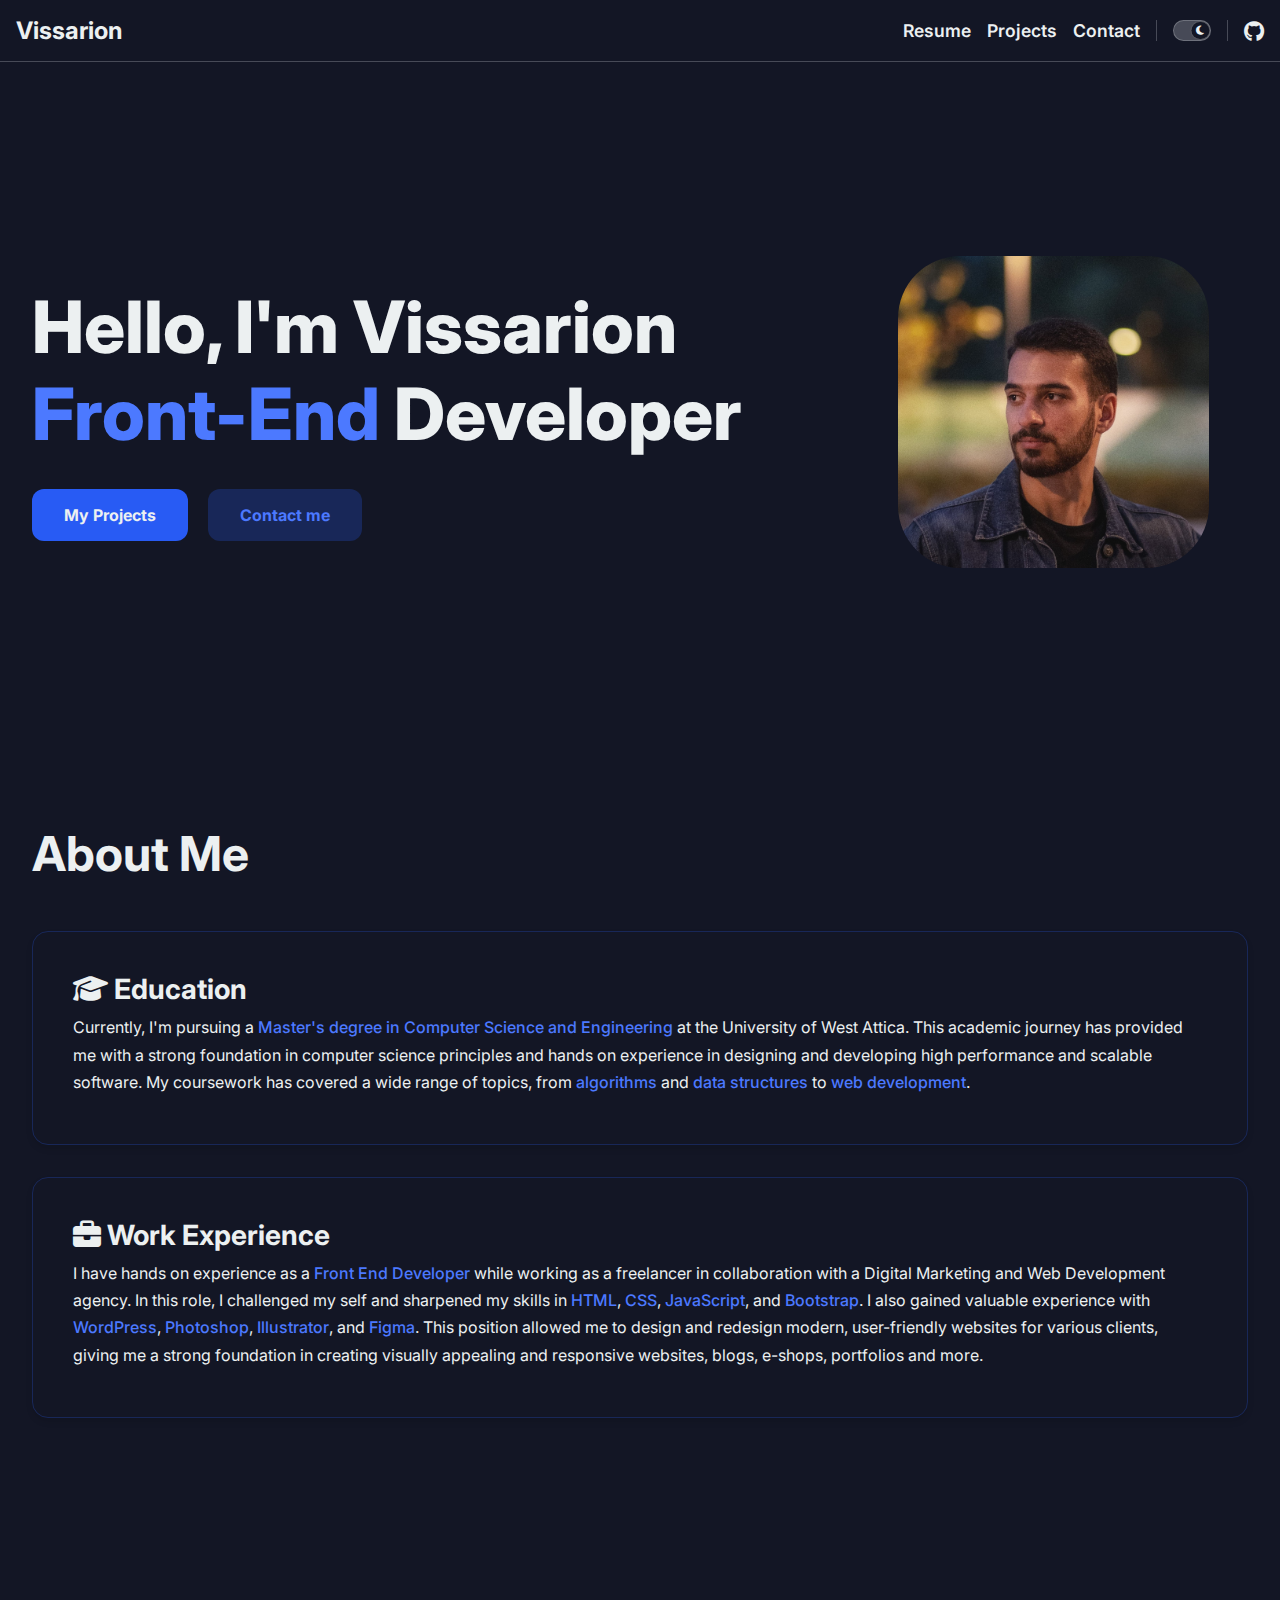
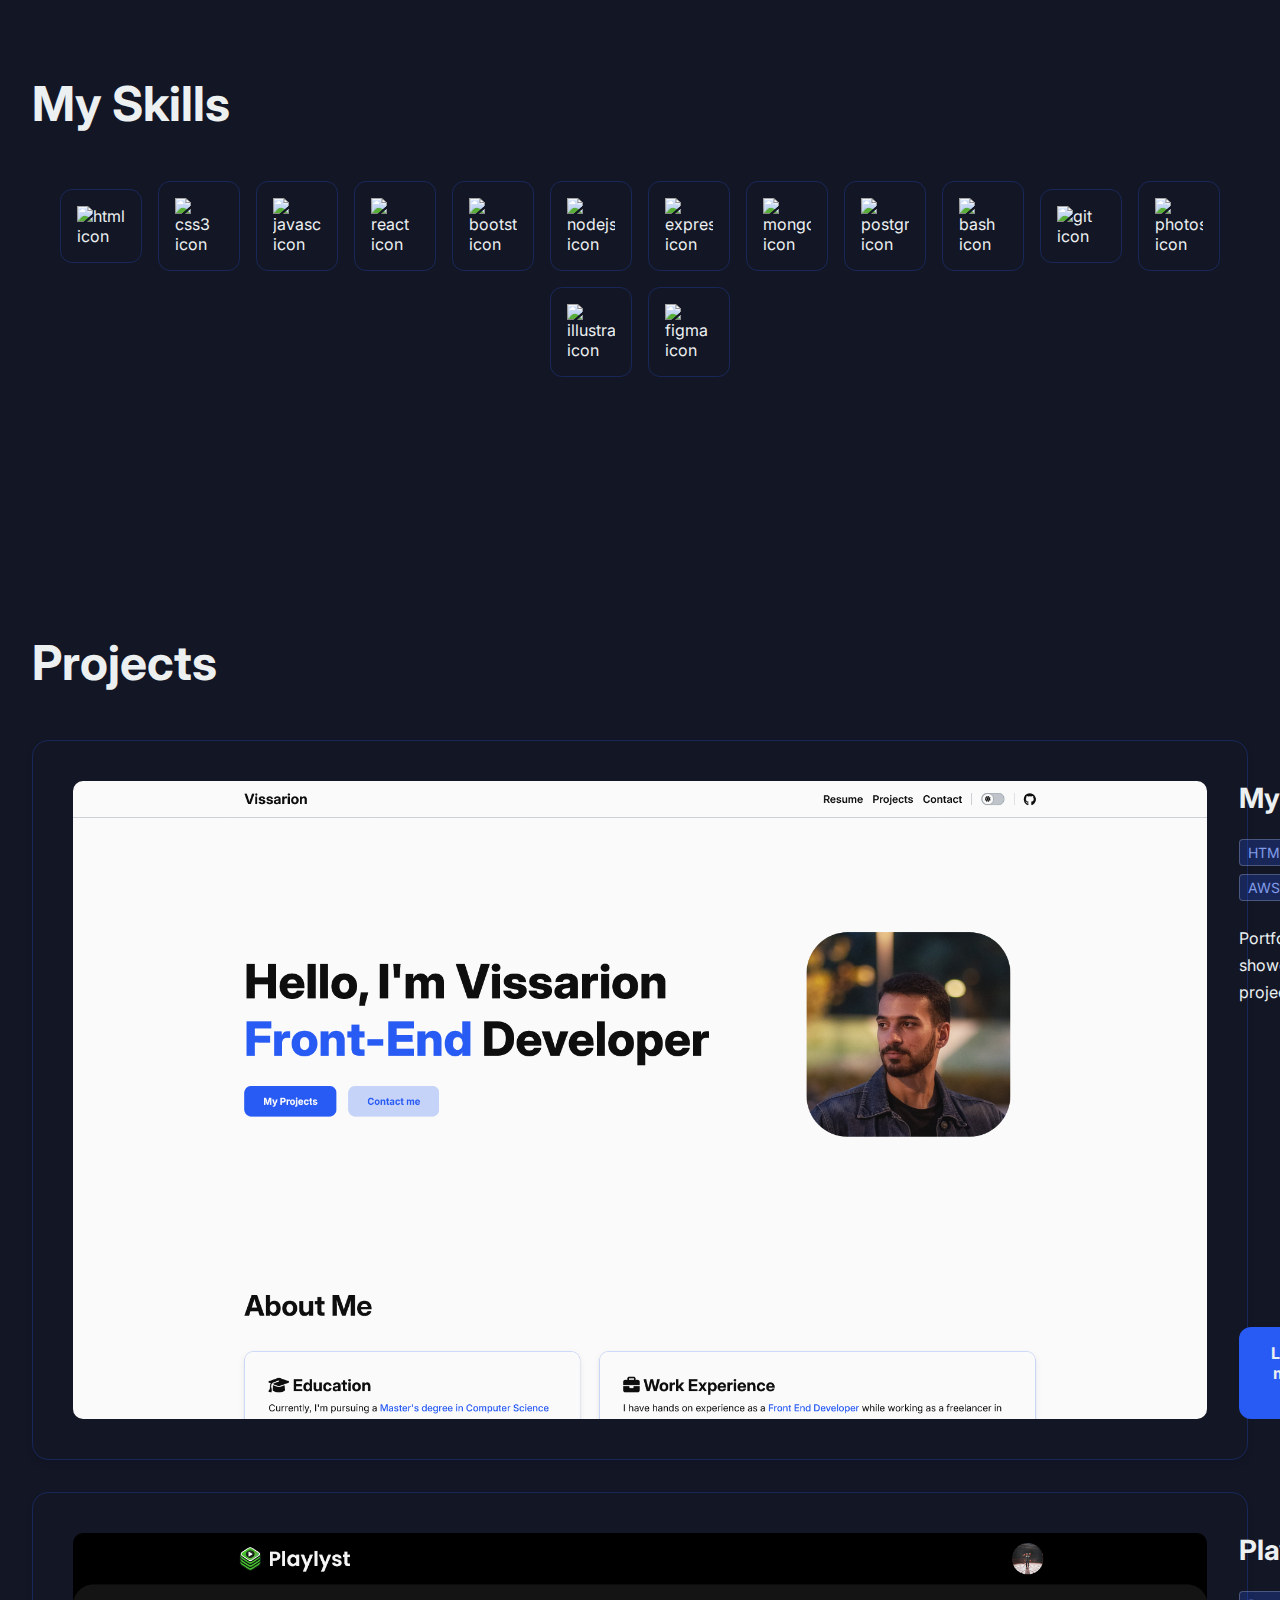
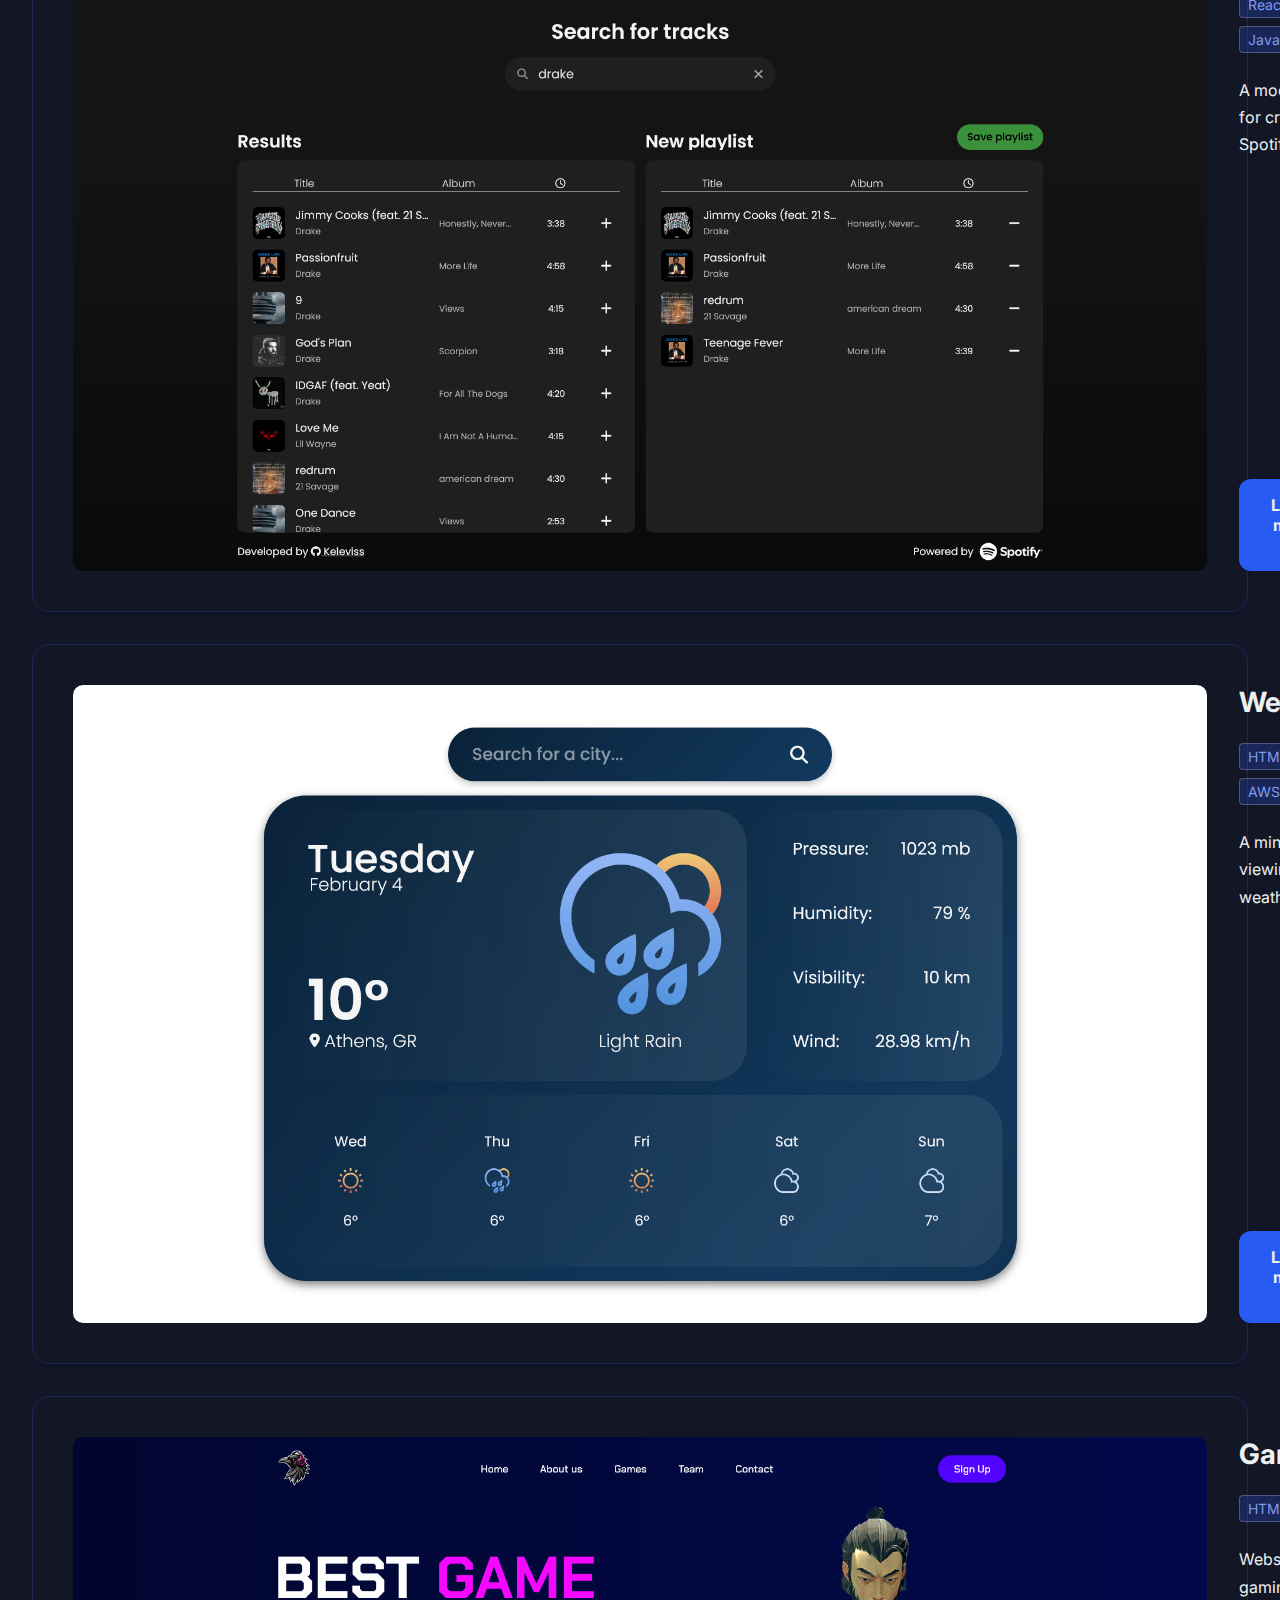
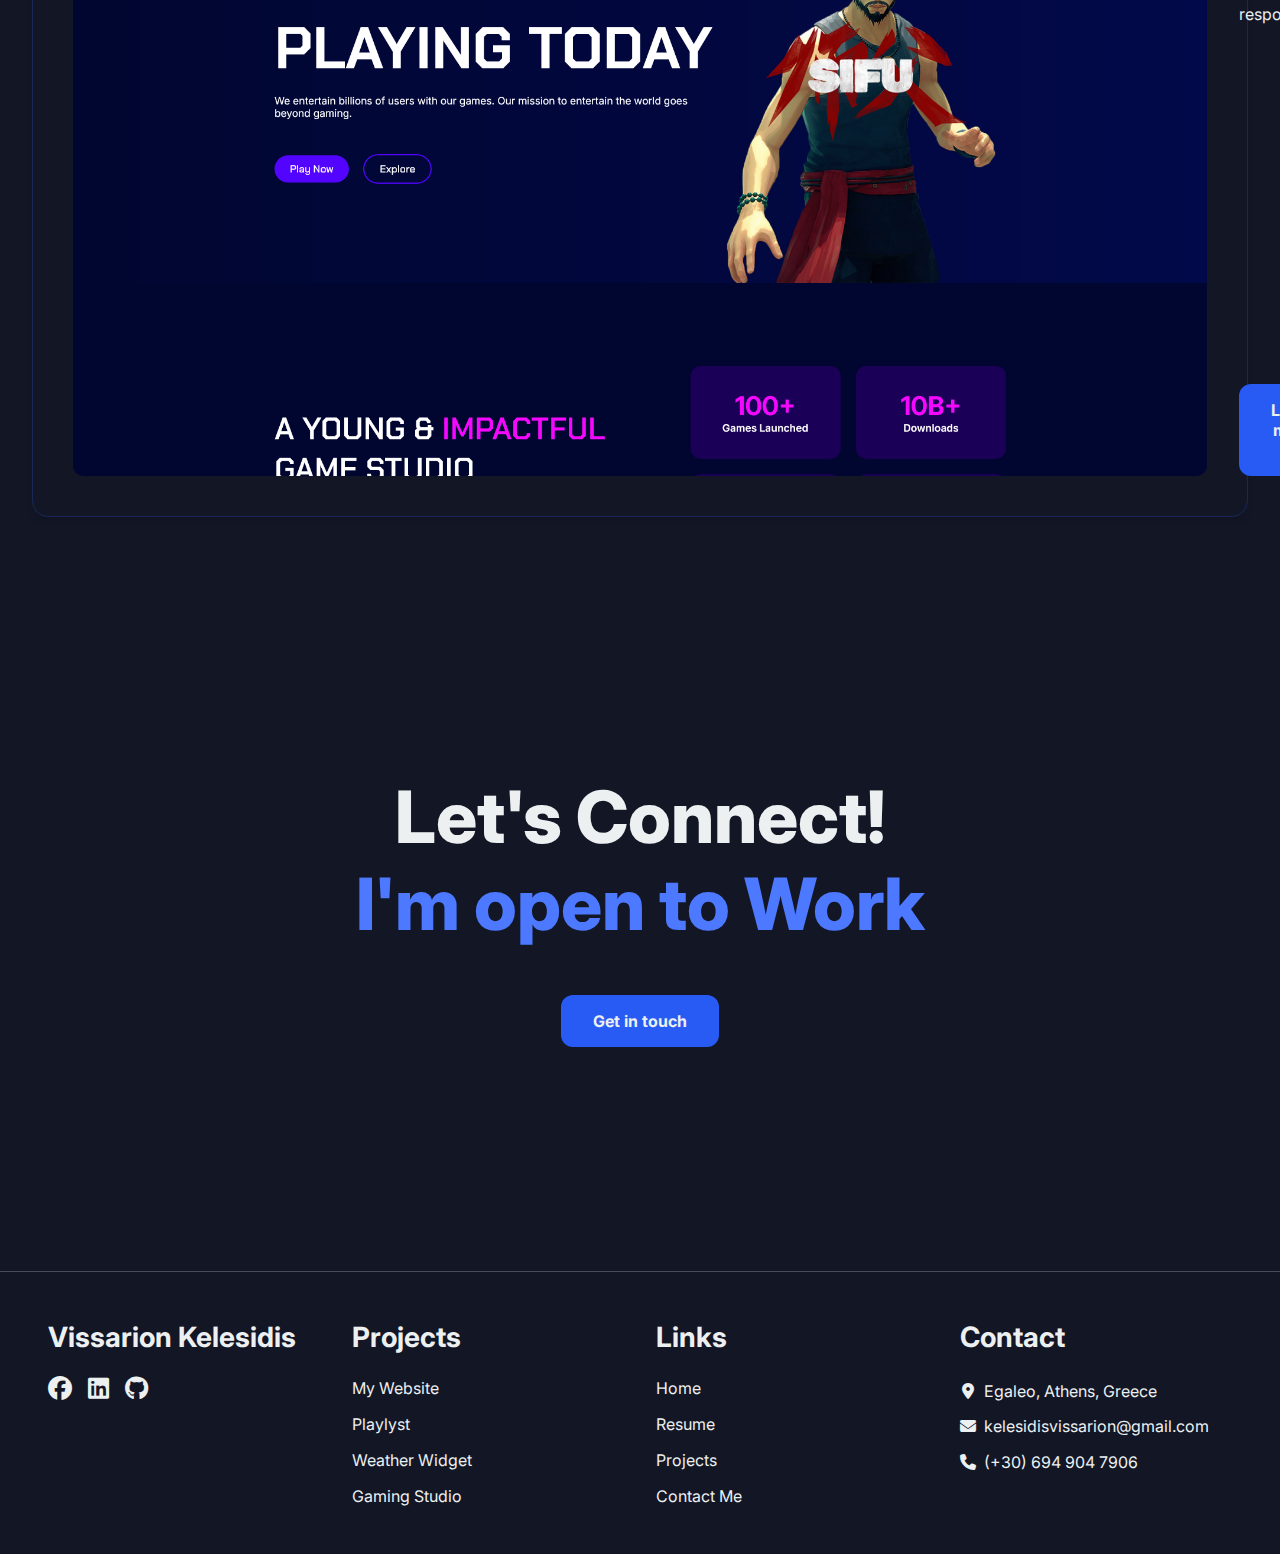
==== index.html @ 96fc9313 "Remove commented-out project cards from the project gallery for cleaner code" ====
<!DOCTYPE html>
<html lang="en">

<head>
  <meta charset="UTF-8">
  <meta name="viewport" content="width=device-width, initial-scale=1.0">
  <title>Vissarion Kelesidis</title>

  <meta property="og:title" content="Vissarion Kelesidis">
  <meta property="og:description" content="Full Stack Web Developer">
  <meta property="og:image" content="./assets/reebok.jpg">
  <meta property="og:url" content="https://www.vissarion-kelesidis.me/">
  <meta property="og:type" content="website">


  <!-- Scripts -->
  <script src="./js/themeLoader.js"></script>
  <script src="./js/script.js" defer></script>
  <script src="./js/projects.js" defer></script>

  <!-- Styles -->
  <link rel="stylesheet" href="../css/all.min.css">
  <link rel="stylesheet" href="../css/styles.css">

  <!-- Dev Icons -->
  <link rel="preload" href="https://cdn.jsdelivr.net/gh/devicons/devicon@latest/devicon.min.css" as="style"
    onload="this.onload=null;this.rel='stylesheet'">
  <noscript>
    <link rel="stylesheet" href="https://cdn.jsdelivr.net/gh/devicons/devicon@latest/devicon.min.css">
  </noscript>

</head>

<body>

  <!-- Header -->
  <header class="container-full">

    <nav class="container-full">
      <div class="container-fixed">

        <div id="logo">
          <a href="">Vissarion</a>
        </div>

        <div id="nav-links">

          <ul class="desktop-links">
            <li><a href="./html/resume.html">Resume</a></li>
            <li><a href="./html/projects.html">Projects</a></li>
            <li><a href="./html/contact.html">Contact</a></li>
          </ul>

          <div class="links-separation"></div>

          <!-- Light/Dark Mode Switch -->
          <div id="navbar-appearance">
            <div class="theme-switch">
              <div class="checkball flex-center">
                <i class="fa-solid fa-sun"></i>
                <i class="fa-solid fa-moon"></i>
              </div>
            </div>
          </div>

          <div class="links-separation"></div>

          <div id="github-link">
            <a aria-label="GitHub Profile (NavBar)" target="_blank" href="https://www.github.com/keleviss">
              <i class="fa-brands fa-github" title="GitHub Profile"></i>
            </a>
          </div>

          <div id="offcanvas-bars-icon" class="mobile-nav-menu">
            <i class="fa-solid fa-bars fa-xl" title="open menu"></i>
          </div>

          <div id="offcanvas-close-icon" class="mobile-nav-menu">
            <i class="fa-solid fa-xmark fa-xl" title="close menu"></i>
          </div>
        </div>
      </div>
    </nav>
    <div id="offcanvas-menu">
      <div class="container-full">
        <ul>
          <li><a href="#">Home</a></li>
          <li><a href="./html/resume.html">Resume</a></li>
          <li><a href="./html/projects.html">Projects</a></li>
          <li><a href="./html/contact.html">Contact</a></li>
          <li id="appearance">Appearance
            <!-- Light/Dark Mode Switch -->
            <div id="offcanvas-appearance">
              <div class="theme-switch">
                <div class="checkball flex-center">
                  <i class="fa-solid fa-sun"></i>
                  <i class="fa-solid fa-moon"></i>
                </div>
              </div>
            </div>
          </li>
        </ul>
      </div>
    </div>
  </header>

  <!-- Main Container Full Width -->
  <main class="container-full">

    <!-- Hero Section -->
    <section id="hero" class="container-fixed">

      <div class="flex-col content">

        <h1>Hello, I'm Vissarion</h1>
        <h1><span>Front-End</span> Developer</h1>

        <div id="cta-buttons">
          <a class="btn" href="./html/projects.html">My Projects</a>
          <a class="btn" href="./html/contact.html">Contact me</a>
        </div>

      </div>

      <div id="profile-img" class="flex-center">
        <img src="./assets/profile-picture.jpeg" alt="Vissarion Kelesidis Profile Photo">
      </div>

    </section>

    <!-- About Me Section -->
    <section id="about-me" class="flex-col container-fixed">
      <h2>About Me</h2>

      <div class="cards">
        <div id="edu" class="card-item">
          <h3><i class="fa-solid fa-graduation-cap"></i> Education</h3>
          <p>Currently, I'm pursuing a <b>Master's degree in Computer Science and Engineering</b> at the University of
            West Attica. This academic journey has provided me with a strong foundation in computer science
            principles and hands on experience in designing and developing high performance and scalable software. My
            coursework has covered a wide range of topics, from
            <b>algorithms</b>
            and <b>data structures</b> to <b>web development</b>.
          </p>
        </div>
        <div id="work" class="card-item">
          <h3><i class="fa-solid fa-briefcase"></i> Work Experience</h3>
          <p>I have hands on experience as a <b>Front End Developer</b> while working as a freelancer in collaboration
            with a Digital Marketing and Web Development agency. In this role, I
            challenged my self and sharpened my skills in <b>HTML</b>, <b>CSS</b>, <b>JavaScript</b>, and
            <b>Bootstrap</b>. I also gained valuable
            experience with
            <b>WordPress</b>, <b>Photoshop</b>, <b>Illustrator</b>, and <b>Figma</b>. This position allowed me to design
            and redesign modern,
            user-friendly websites for various clients, giving me a strong foundation in creating visually appealing and
            responsive websites, blogs, e-shops, portfolios and more.
          </p>
        </div>
      </div>

    </section>

    <!-- Skills Section -->
    <section id="skills" class="flex-col container-fixed">
      <h2>My Skills</h2>

      <div id="dev-icons">

        <div class="icon">
          <img loading="lazy" src="https://cdn.jsdelivr.net/gh/devicons/devicon@latest/icons/html5/html5-original.svg"
            alt="html icon" />
        </div>
        <div class="icon">
          <img loading="lazy" src="https://cdn.jsdelivr.net/gh/devicons/devicon@latest/icons/css3/css3-original.svg"
            alt="css3 icon" />
        </div>
        <div class="icon">
          <img loading="lazy"
            src="https://cdn.jsdelivr.net/gh/devicons/devicon@latest/icons/javascript/javascript-original.svg"
            alt="javascript icon" />
        </div>
        <div class="icon">
          <img loading="lazy" src="https://cdn.jsdelivr.net/gh/devicons/devicon@latest/icons/react/react-original.svg"
            alt="react icon" />
        </div>
        <div class="icon">
          <img loading="lazy"
            src="https://cdn.jsdelivr.net/gh/devicons/devicon@latest/icons/bootstrap/bootstrap-original.svg"
            alt="bootstrap icon" />
        </div>
        <div class="icon">
          <img loading="lazy"
            src="https://cdn.jsdelivr.net/gh/devicons/devicon@latest/icons/nodejs/nodejs-original-wordmark.svg"
            alt="nodejs icon" />
        </div>
        <div class="icon">
          <img loading="lazy"
            src="https://cdn.jsdelivr.net/gh/devicons/devicon@latest/icons/express/express-original.svg"
            alt="express icon" />
        </div>
        <div class="icon">
          <img loading="lazy"
            src="https://cdn.jsdelivr.net/gh/devicons/devicon@latest/icons/mongodb/mongodb-original.svg"
            alt="mongodb icon" />
        </div>
        <div class="icon">
          <img loading="lazy"
            src="https://cdn.jsdelivr.net/gh/devicons/devicon@latest/icons/postgresql/postgresql-original.svg"
            alt="postgresql icon" />
        </div>
        <div class="icon">
          <img loading="lazy" src="https://cdn.jsdelivr.net/gh/devicons/devicon@latest/icons/bash/bash-original.svg"
            alt="bash icon" />
        </div>
        <div class="icon">
          <img loading="lazy" src="https://cdn.jsdelivr.net/gh/devicons/devicon@latest/icons/git/git-original.svg"
            alt="git icon" />
        </div>
        <div class="icon">
          <img loading="lazy"
            src="https://cdn.jsdelivr.net/gh/devicons/devicon@latest/icons/photoshop/photoshop-original.svg"
            alt="photoshop icon" />
        </div>
        <div class="icon">
          <img loading="lazy"
            src="https://cdn.jsdelivr.net/gh/devicons/devicon@latest/icons/illustrator/illustrator-plain.svg"
            alt="illustrator icon" />
        </div>
        <div class="icon">
          <img loading="lazy" src="https://cdn.jsdelivr.net/gh/devicons/devicon@latest/icons/figma/figma-original.svg"
            alt="figma icon" />
        </div>

      </div>

    </section>

    <!-- Projects Section -->
    <section id="projects" class="flex-col container-fixed">
      <h2>Projects</h2>

      <div class="project-gallery">
        
      </div>

    </section>

    <!-- Contact Section -->
    <section id="contact" class="container-fixed">

      <div class="flex-col">
        <h1>Let's Connect!</h1>
        <h1><span>I'm open to Work</span></h1>
        <button class="btn" onclick="window.location.href='./html/contact.html'">Get in touch</button>
      </div>

    </section>

  </main>

  <!-- Footer -->
  <footer class="container-full">

    <div class="container-fixed">

      <div id="socials" class="footer-col">
        <a id="home-page" href="">
          <h3>Vissarion Kelesidis</h3>
        </a>
        <ul id="social-links">
          <li>
            <a aria-label="Facebook profile" target="_blank"
              href="https://www.facebook.com/profile.php?id=100077396446673">
              <i class="fa-brands fa-facebook fa-xl" title="Facebook profile"></i>
            </a>
          </li>
          <li>
            <a aria-label="LinkedIn profile" target="_blank" href="https://www.linkedin.com/in/vissarion-kelesidis/">
              <i class="fa-brands fa-linkedin fa-xl" title="LinkedIn profile"></i>
            </a>
          </li>
          <li>
            <a aria-label="GitHub profile" target="_blank" href="https://github.com/keleviss">
              <i class="fa-brands fa-github fa-xl" title="GitHub profile"></i>
            </a>
          </li>
        </ul>
      </div>

      <div id="project-links" class="footer-col">
        <h3>Projects</h3>
        <ul>
          <li><a href="./html/projects.html#mywebsite">My Website</a></li>
          <li><a href="./html/projects.html#playlyst">Playlyst</a></li>
          <li><a href="./html/projects.html#weatherwidget">Weather Widget</a></li>
          <li><a href="./html/projects.html#gamingstudio">Gaming Studio</a></li>
        </ul>
      </div>

      <div id="footer-links" class="footer-col">
        <h3>Links</h3>
        <ul>
          <li><a href="#">Home</a></li>
          <li><a href="./html/resume.html">Resume</a></li>
          <li><a href="./html/projects.html">Projects</a></li>
          <li><a href="./html/contact.html">Contact Me</a></li>
        </ul>
      </div>

      <div id="contact-info" class="footer-col">
        <h3>Contact</h3>
        <div class="details">
          <i class="fa-solid fa-location-dot"></i>
          <p>Egaleo, Athens, Greece</p>
          <i class="fa-solid fa-envelope"></i>
          <a href="mailto:kelesidisvissarion@gmail.com">kelesidisvissarion@gmail.com</a>
          <i class="fa-solid fa-phone"></i>
          <a href="tel:+306949047906">(+30) 694 904 7906</a>
        </div>
      </div>

    </div>

  </footer>

</body>

</html>
---- css/styles.css ----
@font-face {
  font-family: 'Inter';
  src: url("../webfonts/Inter-VariableFont_opsz\,wght.ttf") format('truetype');
}

:root {
  /* Typography */
  --font-primary: Inter, sans-serif;

  /* Colors */
  --color-background: #fafafa;
  --color-text: #0e0e0e;
  --color-link-hover: #285bf4;
  --color-link-active: #082D9B;
  --color-box-shadow: #1c1e2155;
  --color-card-bg: #eeeeee;
  --color-card-bg-hover: #e9e9e9;
  --color-border: #3f516452;

  /* Button colors */
  --color-btn-primary: #285bf4;
  --color-btn-primary-hover: #082D9B;
  --color-btn-primary-active: #051C61;
  --color-btn-secondary: #285bf440;
  --color-btn-secondary-hover: #285bf460;
  --color-btn-secondary-active: #285bf415;

  --color-tag-text: #2c49a2;
}

/* Dark Theme Variables */
html.dark-theme {
  --color-background: #131625;
  --color-text: #ecf0f1;
  --color-link-hover: #4c79ff;
  --color-box-shadow: #0a0a0a;
  --color-card-bg: #1c1f31;
  --color-card-bg-hover: #222222;
  --color-border: #ecf0f13e;
  --color-tag-text: #819bea;
}

[data-loading-theme='true'] nav .container-fixed,
[data-loading-theme='true'] .card-item,
[data-loading-theme='true'] #offcanvas-menu,
[data-loading-theme='true'] .checkball,
[data-loading-theme='true'] .fa-sun,
[data-loading-theme='true'] .fa-moon {
  transition: none !important;
}

/* Reset & Base Styles */
* {
  box-sizing: border-box;
  margin: 0;
  padding: 0;
}

html {
  font-family: var(--font-primary);
  background-color: var(--color-background);
  color: var(--color-text);
  transition: background-color 0.3s ease, color 0.3s ease;
  scroll-padding-top: 120px;
}

main {
  padding: 2rem;
}

h1,
h2,
h3,
p,
span,
b {
  transition: color 0.3s ease;
}

h1,
h2 {
  margin: 0;
}

h1 {
  font-size: 5rem;
  font-weight: 800;
}

#resume-page h1,
#projects-page h1,
#contact-page h1 {
  font-size: 4rem;
}

h2 {
  font-size: 3rem;
  padding-bottom: 3rem;
}

h3 {
  font-size: 1.75rem;
}

p {
  line-height: 1.7;
}

a {
  color: inherit;
  text-decoration: none;
}

a:hover {
  color: var(--color-link-hover);
}

a:active {
  color: var(--color-link-active);
}

span {
  color: var(--color-link-hover);
}

b {
  font-weight: 500;
  color: var(--color-link-hover);
}

.container-full {
  display: flex;
  flex-direction: column;
  align-items: center;
}

.container-fixed {
  display: flex;
  width: 1340px;
}

section.container-fixed {
  padding-top: 16rem;
}

.flex-center {
  display: flex;
  justify-content: center;
  align-items: center;
}

.flex-col {
  flex-direction: column;
}

/* Button and Card Components */
.btn {
  font-family: var(--font-primary);
  font-size: 1rem;
  font-weight: 700;
  padding: 1rem 2rem;
  border-radius: 0.75rem;
  border: none;
  cursor: pointer;
  color: var(--color-background);
  background-color: var(--color-btn-primary);
  transition: background-color 0.2s;
}

[data-theme='dark'] .btn {
  color: var(--color-text);
}

.btn:hover {
  background-color: var(--color-btn-primary-hover);
}

.btn:active {
  background-color: var(--color-btn-primary-active);
}

a.btn {
  color: var(--color-background);
}

[data-theme='dark'] a.btn {
  color: var(--color-text);
}

.card-item {
  border: 1px solid var(--color-btn-secondary);
  border-radius: 1rem;
  padding: 2.5rem;
  box-shadow: 0 4px 6px rgba(0, 0, 0, 0.1);
  transition: box-shadow 0.3s ease,
    background-color 0.5s ease,
    border 0.5s ease;
}

.card-item:hover {
  background-color: var(--color-card-bg);
  box-shadow: 0 6px 16px rgba(0, 0, 0, 0.15);
  border: 1px solid var(--color-link-hover);
}

.card-item h3 {
  margin-bottom: .5rem;
}

.card-item p {
  margin-bottom: 0.5rem;
}

.project-img {
  border-radius: 10px;
  width: 100%;
}

/* Navbar Styles */
nav.container-full {
  position: fixed;
  top: 0;
  z-index: 3;
  width: 100%;
  padding: 1rem 0;
  border-bottom: 1px solid var(--color-border);
  background-color: var(--color-background);
  /* background-color: rgba(0, 0, 0, 0.315); */
  backdrop-filter: blur(10px);
  transition: background-color 0.3s ease, border-bottom 0.2s ease;
}

nav .container-fixed {
  justify-content: space-between;
}

/* Logo */
nav #logo a {
  font-size: 1.5rem;
  font-weight: 700;
}

/* Navbar Links */
#nav-links {
  display: flex;
  justify-content: space-between;
  align-items: center;
  gap: 1rem;
}

.desktop-links {
  display: flex;
  gap: 1rem;
  list-style-type: none;
}

.desktop-links li a {
  font-size: 1.1rem;
  font-weight: 600;
}

.links-separation {
  display: inline-block;
  height: 1.3rem;
  width: 1px;
  background-color: var(--color-border);
}

/* Theme Switch Toggle */
.theme-switch {
  border-radius: 20px;
  border: 1px solid var(--color-border);
  background-color: var(--color-border);
  height: 1.3rem;
  width: 2.4rem;
  padding: 0.05rem 0.05rem;
  cursor: pointer;
  transition: background-color 0.3s;
}

.theme-switch:hover {
  border-color: var(--color-link-hover);
}

.checkball {
  width: 50%;
  height: 100%;
  border-radius: 20px;
  box-shadow: 0 0 0.1rem grey;
  background-color: var(--color-background);
  transition: transform 0.3s ease;
}

[data-theme='dark'] .checkball {
  transform: translateX(100%);
}

.fa-solid {
  line-height: unset;
}

.fa-sun,
.fa-moon {
  font-size: 0.65rem;
}

[data-theme='light'] .fa-sun,
[data-theme='dark'] .fa-moon {
  display: block;
}

[data-theme='dark'] .fa-sun,
[data-theme='light'] .fa-moon {
  display: none;
}

/* GitHub Link */
#github-link a i {
  vertical-align: -15%;
  font-size: 1.3rem;
  color: var(--color-text);
}

#github-link a i:hover {
  color: var(--color-link-hover);
}

#github-link a i:active {
  color: var(--color-link-active);
}

/* Mobile Navigation Menu */
.mobile-nav-menu {
  display: none;
}

.mobile-nav-menu:hover {
  /* background-color: var(--color-card-bg); */
  cursor: pointer;
}

/* Off Canavs Menu */
#offcanvas-menu {
  position: fixed;
  z-index: 2;
  top: 0;
  right: 0;
  width: 100%;
  height: 100%;
  overflow-y: scroll;
  transform: translateY(-100%);
  background-color: var(--color-background);
  transition: background-color 0.3s, transform 0.3s;
}

#offcanvas-menu div.container-full {
  margin-top: 3.5rem;
  padding: 1rem;
  align-items: unset;
}

#offcanvas-menu ul {
  list-style-type: none;
  display: flex;
  padding: 0;
  margin: 0;
  flex-direction: column;
  gap: 1rem;
}

#offcanvas-menu li a,
li#appearance {
  padding: 15px;
  font-weight: 600;
}

#offcanvas-menu li a {
  display: block;
}

#appearance {
  border-radius: 10px;
  display: flex;
  justify-content: space-between;
  background-color: var(--color-card-bg);
  transition: background-color .3s;
}



/* Hero Section Styles */
#hero {
  gap: 3rem;
  justify-content: space-between;
  padding-top: 14rem;
}

#hero .content {
  flex: 2;
  display: flex;
  justify-content: center;
}

#cta-buttons {
  margin-top: 2rem;
  display: flex;
  gap: 20px;
}

/* Button Styles */
#hero .btn:last-child {
  color: var(--color-link-hover);
  background-color: var(--color-btn-secondary);
}

#hero .btn:last-child:hover {
  background-color: var(--color-btn-secondary-hover);
}

#hero .btn:last-child:active {
  background-color: var(--color-btn-secondary-active);
}

#profile-img {
  flex: 1;
}

#profile-img img {
  border-radius: 20%;
  width: 80%
}

/* About Me Styles */
#about-me .cards {
  display: flex;
  justify-content: space-between;
  align-items: center;
  gap: 2rem;
}

/* Skills Section Styles */
#dev-icons {
  width: 100%;
  display: flex;
  justify-content: space-between;
  align-items: center;
  flex-wrap: wrap;
}

/* Icon Component */
.icon {
  /* border: 2px solid var(--color-border); */
  border: 1px solid var(--color-btn-secondary);
  display: flex;
  justify-content: center;
  align-items: center;
  padding: 1rem;
  border-radius: 0.75rem;
  transition: transform 0.2s ease,
    background-color 0.5s ease,
    border 0.2s;
}

.icon img {
  width: 3rem;
}

.icon:hover {
  transform: scale(1.15);
  background-color: var(--color-card-bg);
  border: 1px solid var(--color-link-hover);
}

.icon.hovered {
  transform: scale(1.025);
}

/* Projects Section Styles */
.projects {
  flex-direction: column;
  justify-content: center;
  align-items: center;
}

.project-gallery {
  display: grid;
  grid-template: 1fr 1fr 1fr 1fr / 1fr;
  gap: 2rem;
}

.project-gallery .card-item {
  display: flex;
  gap: 2rem;
}

.project-gallery .project-details {
  flex: 2;
  order: 1;
}

.project-gallery .project-img {
  flex: 1;
  order: 0;
}

.project-gallery .project-details .btn {
  margin-top: 2rem;
  text-align: center;
}

.project-gallery .project-details-container {
  display: flex;
  flex-direction: column;
  gap: 1rem;
}

/* Contact Section Styles */
#contact {
  justify-content: center;
  align-items: center;
}

#contact .flex-col {
  display: flex;
  flex-direction: column;
  justify-content: center;
  align-items: center;
}

#contact .btn {
  margin-top: 3rem;
}

/* Footer Styles */
footer {
  margin-top: 12rem;
  border-top: 1px solid var(--color-border);
  padding: 3rem;
  overflow: hidden;
}

.footer-col {
  flex: 1;
  display: flex;
  flex-direction: column;
  row-gap: 1.5rem;
}

footer ul {
  padding: 0;
  margin: 0;
  display: flex;
  flex-direction: column;
  list-style-type: none;
  gap: 1rem;
}

footer div.container-fixed {
  gap: 2rem;
}

footer a:hover {
  text-decoration: underline;
}

#socials a {
  display: inline-block;
}

#socials h3 {
  display: inline-block;
}

#socials ul {
  flex-direction: row;
}


/* Contact Page Styles */
#contact-page {
  padding-top: 10rem;
  display: flex;
  justify-content: space-between;
  gap: 3rem;
}

#contact-page .content {
  flex: 2;
}

#contact-page h1 {
  margin-bottom: 1rem;
}

#contact-form {
  margin-top: 2rem;
  width: 100%;
}

.form-group {
  margin-bottom: 1.5rem;
}

.form-group label {
  display: block;
  margin-bottom: 0.5rem;
  font-weight: 600;
}

.form-group input,
.form-group textarea {
  width: 100%;
  padding: 0.75rem;
  border: 1px solid var(--color-border);
  border-radius: 0.5rem;
  background-color: var(--color-card-bg);
  color: var(--color-text);
  font-family: var(--font-primary);
  font-size: 1rem;
}

.form-group textarea {
  height: 150px;
  resize: vertical;
}

#contact-page .btn {
  align-self: flex-start;
}

.contact-info {
  flex: 1;
  background-color: var(--color-card-bg);
  padding: 2rem;
  border-radius: 1rem;
}

#contact-info .details,
.contact-info .details {
  width: 100%;
  display: grid;
  grid-template: 1fr 1fr 1fr / 1fr 100fr;
  align-items: center;
  row-gap: 1rem;
  column-gap: 1rem;
}

#contact-info .details {
  row-gap: 0.5rem;
  column-gap: 0.5rem;
}

#contact-info i,
.contact-info i {
  justify-self: center;
}

.contact-info i {
  color: var(--color-link-hover);
}

.social-links {
  margin-top: 2rem;
}

.social-links a {
  margin-right: 1rem;
  font-size: 1.5rem;
  color: var(--color-text);
}

.social-links a:hover {
  color: var(--color-link-hover);
}

.popup-background {
  width: 100%;
  height: 100vh;
  position: fixed;
  z-index: 4;
  top: 0;
  left: 0;
  background-color: rgba(0, 0, 0, 0.8);
  display: none;
}

.popup {
  position: fixed;
  z-index: 5;
  top: 50vh;
  left: 50%;
  transform: translateX(-50%);
  /* margin: 2rem; */
  padding: 2.5rem 2.5rem 2rem;
  border-radius: 5px;
  background-color: var(--color-card-bg);
  font-size: 1.2rem;
  display: none;
  gap: 2rem;
  flex-direction: column;
  align-items: center;
}

.popup .fa-xmark {
  position: absolute;
  top: 0;
  right: 0;
  padding: 0.3rem 0.5rem;
}

.popup .fa-xmark:hover {
  cursor: pointer;
}

/* Resume Page Styles */
#resume-page {
  padding-top: 10rem;
}

#resume-page .content {
  width: 100%;
}

#resume-page h1 {
  margin-bottom: 1rem;
}

.resume-actions {
  margin: 2rem 0;
}

.resume-viewer {
  display: flex;
  width: 100%;
  height: auto;
  border: 1px solid var(--color-border);
  border-radius: 0.5rem;
  overflow: hidden;
  justify-content: center;
  background-color: var(--color-background);
}

.resume-viewer img {
  width: 70%;
  height: auto;
}

@media only screen and (max-width: 950px) {
  .resume-viewer img {
    width: 100%;
  }
}

/* Projects Page Styles */
#projects-page {
  padding-top: 10rem;
  flex-direction: column;
}

#projects-page h1 {
  margin-bottom: 1rem;
}

#projects-page>p {
  margin-bottom: 3rem;
}

.projects-grid {
  display: grid;
  grid-template-columns: repeat(auto-fit, 1fr);
  gap: 2rem;
}

.projects-grid .card-item {
  display: grid;
  grid-template: 1fr / 2fr 3fr;
  column-gap: 2.5rem;
}

.project-details {
  display: flex;
  flex-direction: column;
  justify-content: space-between;
}

.project-tech {
  margin-bottom: 0.5rem;
  display: flex;
  flex-wrap: wrap;
  gap: 0.5rem;
}

.project-tech p {
  margin: 0;
  padding: 0;
}

.project-tech span {
  background-color: var(--color-btn-secondary);
  color: var(--color-tag-text);
  padding: 0.25rem 0.5rem;
  border: 1px solid var(--color-border);
  border-radius: 0.25rem;
  font-size: 0.875rem;
}

.project-buttons {
  display: flex;
  justify-content: flex-start;
  align-items: center;
  gap: 1rem;
}

/* Media Queries */
@media only screen and (max-width: 1380px) {
  .container-fixed {
    width: 100%;
  }

  nav.container-full {
    padding: 0;
  }

  nav .container-fixed {
    padding: 1rem;
  }

  #about-me .cards {
    flex-direction: column;
  }

  h1 {
    font-size: 4.5rem;
  }

  #dev-icons {
    gap: 1rem;
    justify-content: center;
  }

  .projects-grid .card-item {
    display: flex;
    flex-direction: column;
    gap: 1rem;
  }

  .project-details {
    order: 1;
  }

  .project-img {
    order: 0;
  }
}

@media only screen and (max-width: 1220px) {
  h1 {
    font-size: 4rem;
  }

  .project-gallery {
    grid-template: 1fr 1fr 1fr 1fr / 1fr;
  }

  .project-gallery .project-img {
    flex: 2;
  }
}

@media only screen and (max-width: 1100px) {
  h1,
  #resume-page h1,
  #projects-page h1,
  #contact-page h1 {
    font-size: 3.5rem;
  }

  h2 {
    font-size: 2.3rem;
    padding-bottom: 1.5rem;
  }

  .project-gallery .card-item {
    display: flex;
    flex-direction: column;
    gap: 1rem;
  }

  footer {
    padding-left: 2rem;
    padding-right: 2rem;
  }

  footer .container-fixed {
    display: grid;
    grid-template: 1fr 1fr / 1fr 1fr;
    row-gap: 3rem;
    column-gap: 2rem;
  }
}

@media only screen and (min-width: 950px) {
  .mobile-nav-menu {
    display: none;
  }
}


@media only screen and (max-width: 950px) {

  section.container-fixed {
    padding-top: 12rem;
  }

  #hero {
    padding-top: 12rem;
    flex-direction: column;
  }

  #hero .content {
    order: 1;
    padding: 0 1.5rem;
    text-align: center;
  }

  #cta-buttons {
    justify-content: center;
  }

  #profile-img img {
    width: 10rem;
  }

  .project-gallery .card-item h3 a i {
    visibility: visible;
  }
}

@media (max-width: 768px) {

  #resume-page,
  #projects-page,
  #contact-page {
    flex-direction: column;
    padding-top: 5rem;
  }

  .contact-info {
    order: -1;
  }
}

@media only screen and (max-width: 720px) {

  #github-link,
  .links-separation,
  #navbar-appearance,
  #nav-links .desktop-links {
    display: none;
  }

  #offcanvas-bars-icon {
    display: block;
  }
}

@media only screen and (max-width: 685px) {
  h1,
  #resume-page h1,
  #projects-page h1,
  #contact-page h1 {
    font-size: 2.1rem;
  }

  #hero .content {
    padding: 0;
  }

  h2 {
    font-size: 1.9rem;
  }

  h3 {
    font-size: 1.45rem;
  }
}

@media only screen and (max-width: 520px) {

  main {
    padding: 1rem;
  }

  #navbar-appearance,
  #github-link {
    display: none;
  }

  .card-item {
    padding: 1.75rem;
  }

  .card-item p {
    font-size: .9rem;
  }

  footer {
    font-size: small;
  }
}

@media only screen and (max-width: 450px) {
  .btn {
    font-size: .85rem;
  }

  nav #logo a {
    font-size: 1.2rem;
  }

  #hero h1 {
    font-size: 1.8rem;
  }
}

@media (max-width: 768px) {
  .projects-grid {
    grid-template-columns: 1fr;
  }
}

@media (max-width: 520px) {

  #resume-page,
  #contact-page,
  #projects-page {
    padding-top: 5rem;
  }

  .contact-info h2 {
    font-size: 1.5rem;
  }

  .contact-info .details {
    font-size: 0.9rem;
  }
}

@media only screen and (max-width: 420px) {

  .card-item h3 {
    margin-bottom: 0.5rem;
  }

  .card-item p {
    margin-bottom: 0.5rem;
  }

  footer .container-fixed {
    grid-template: 1fr repeat(3, 2fr) / 1fr;
  }
}
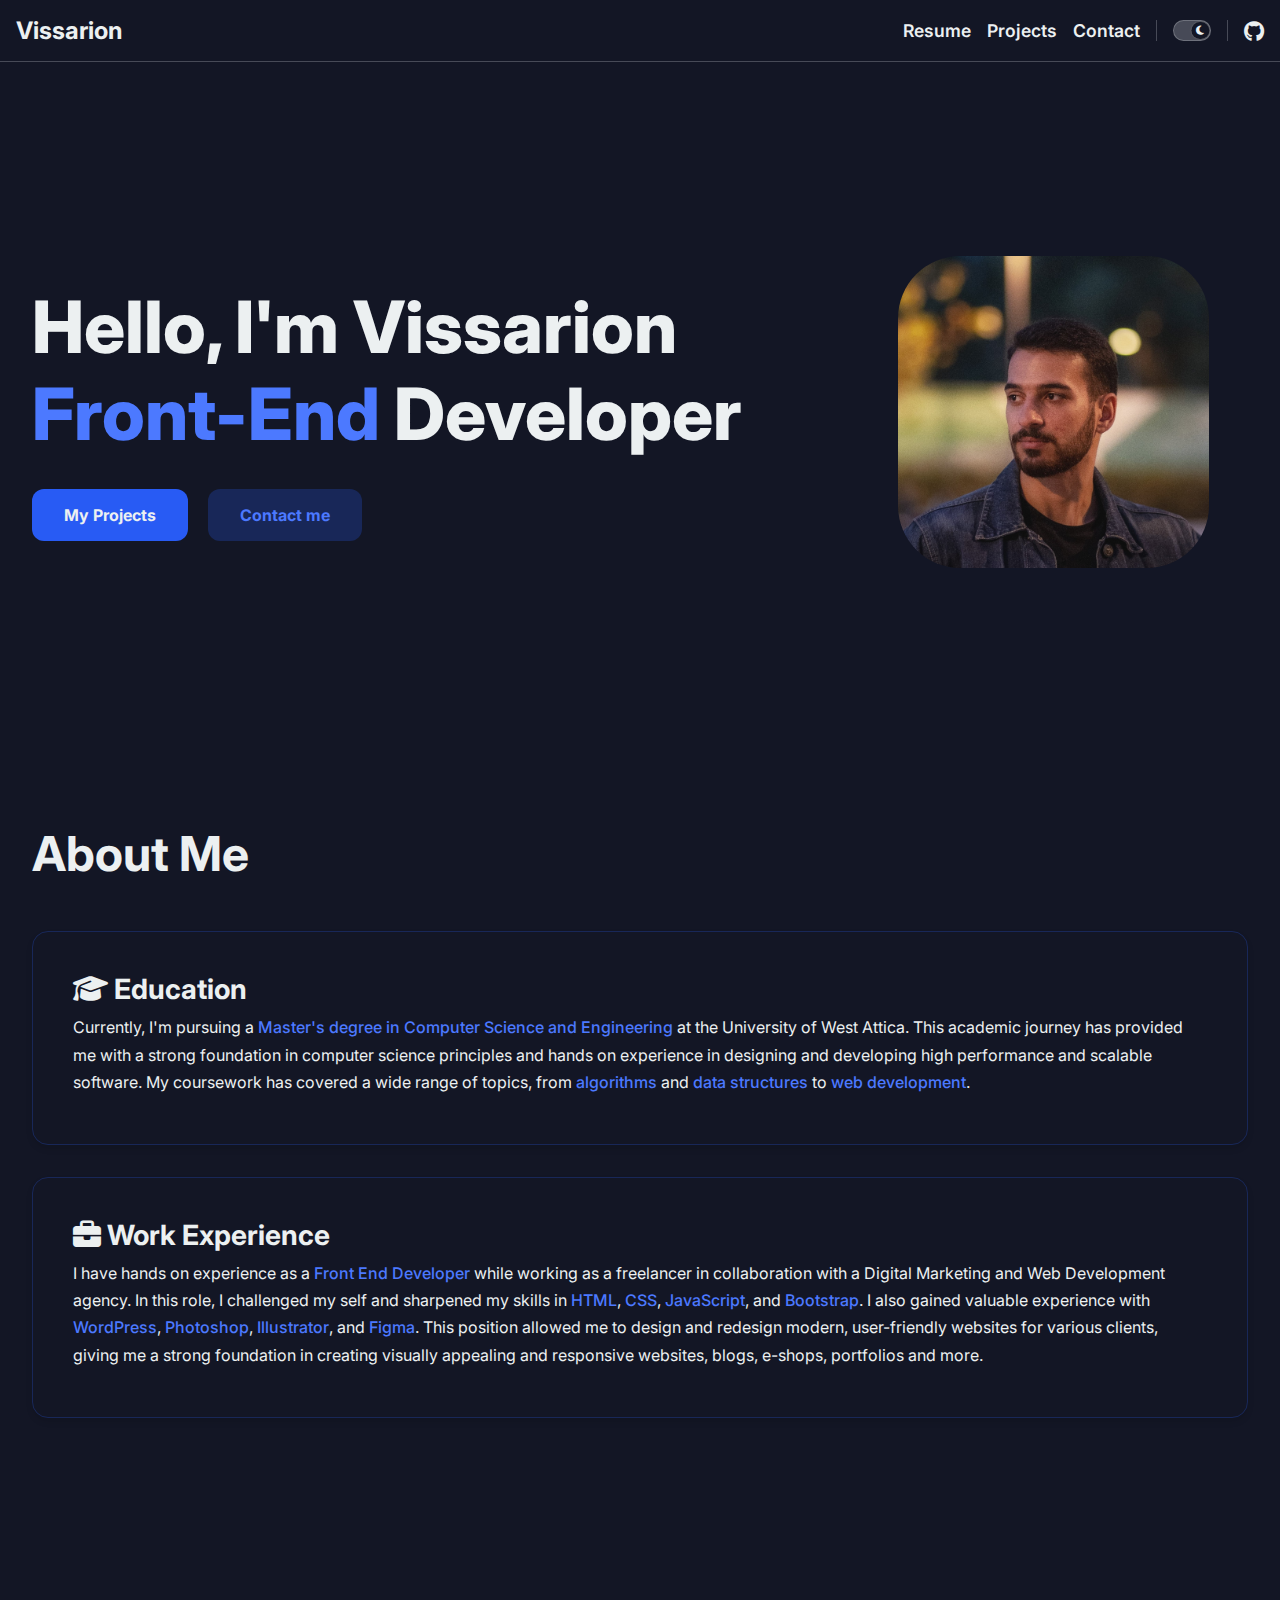
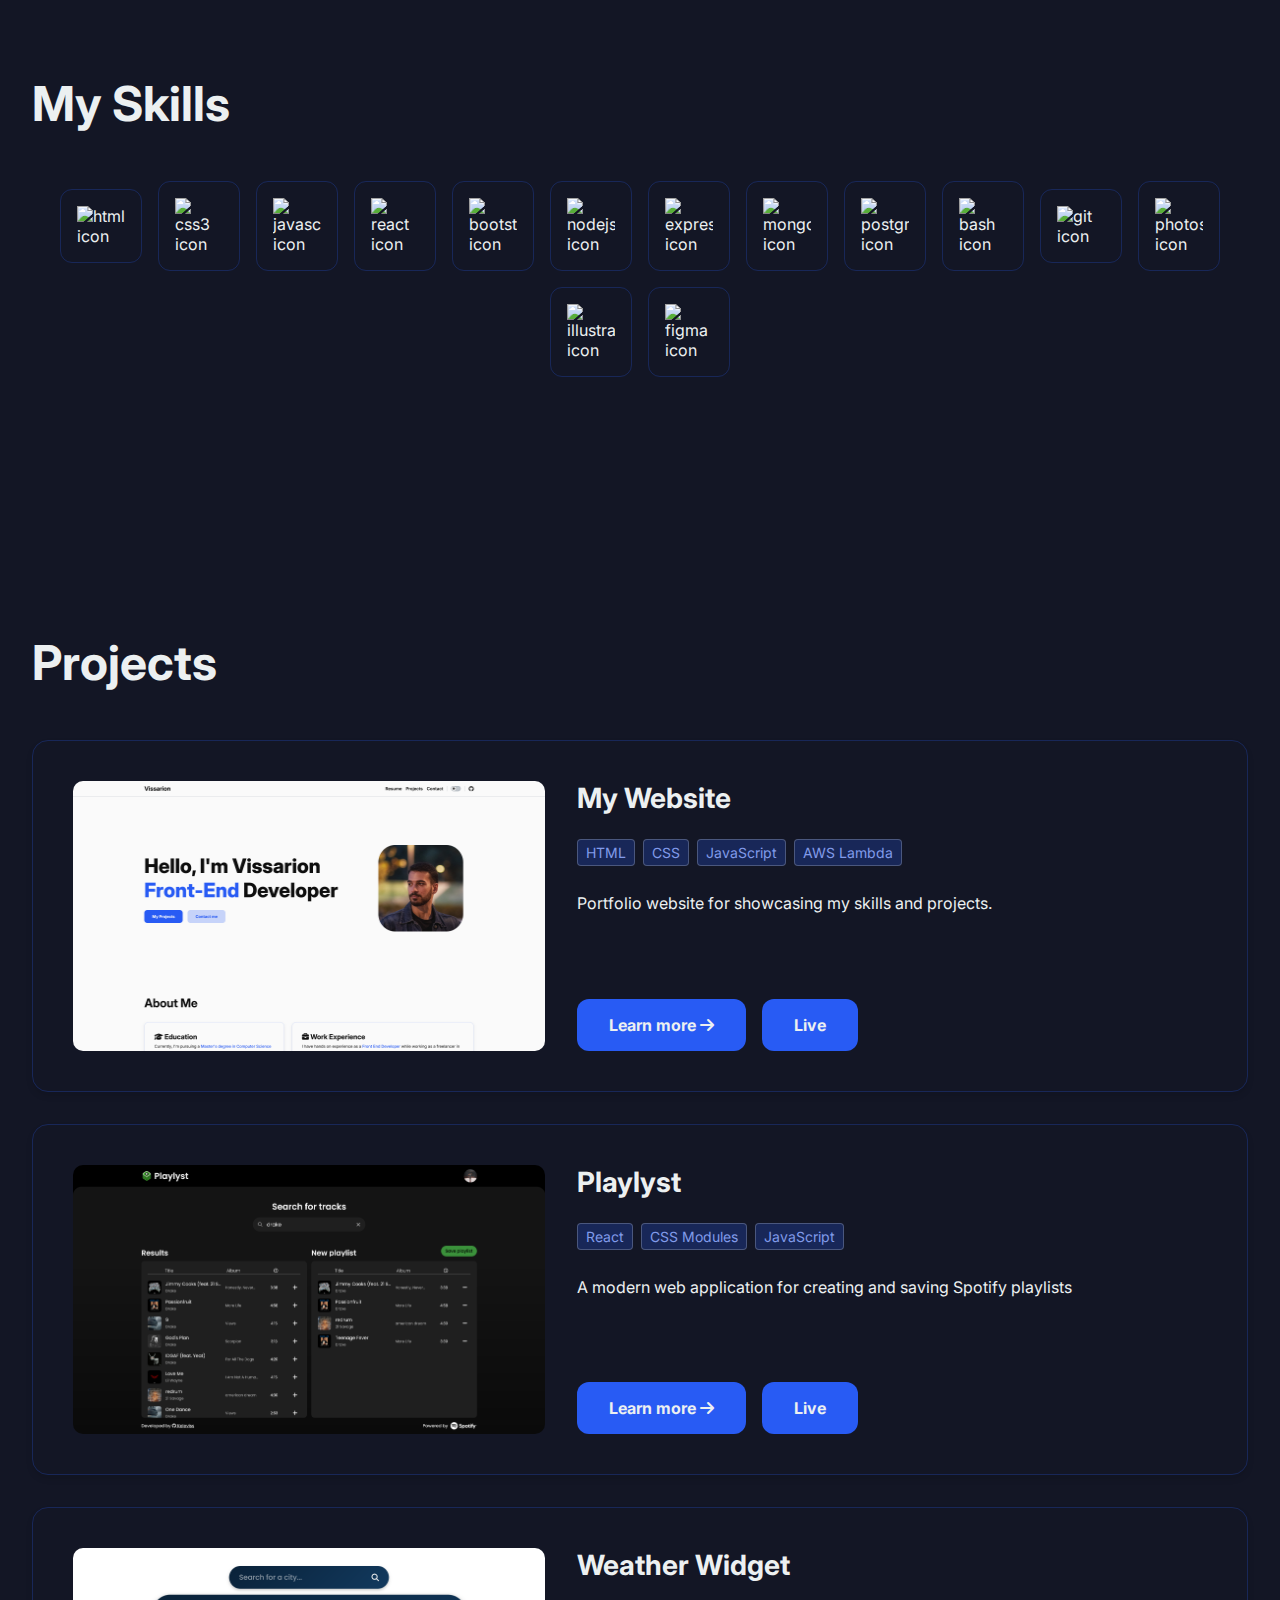
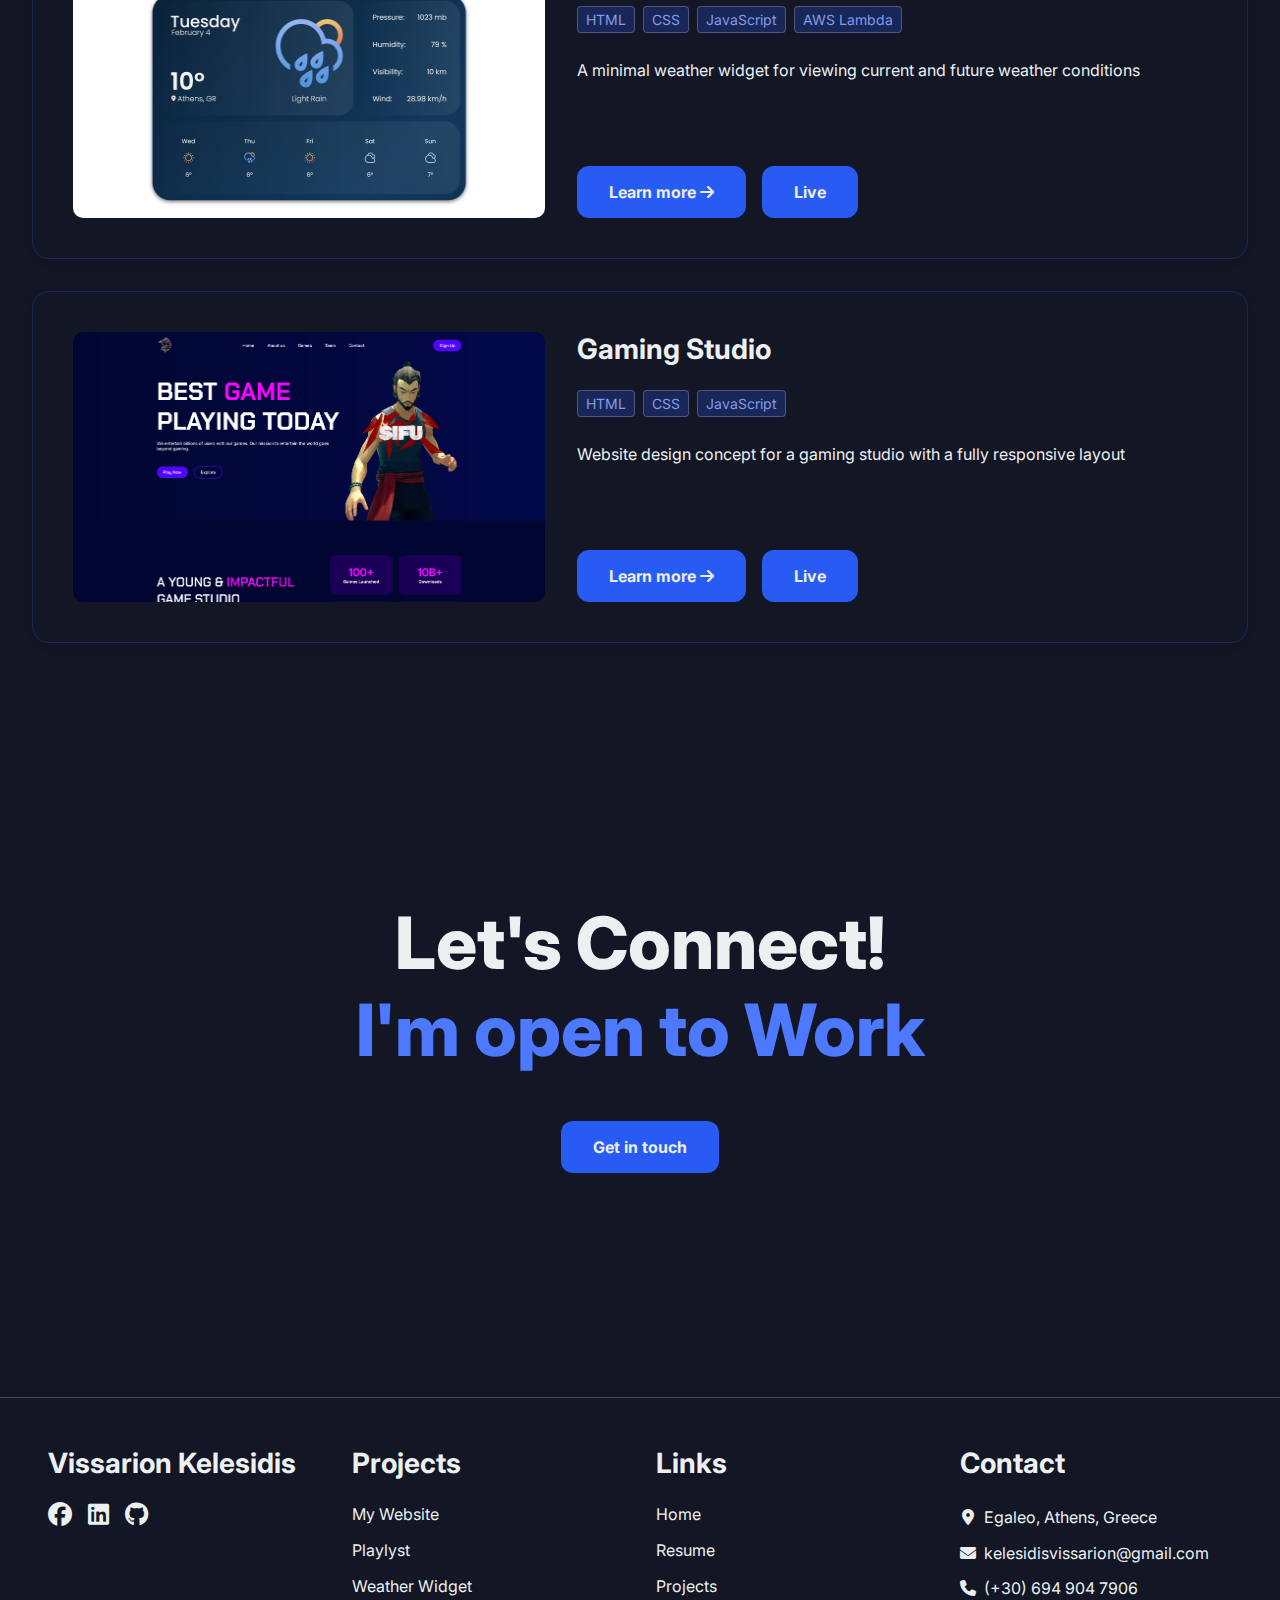
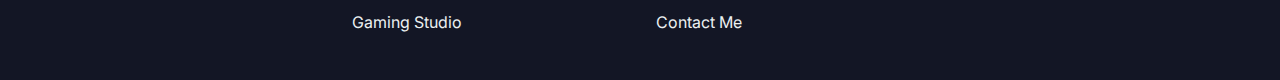
==== commit 6e7b7d23: "Refactor theme loading script: move inline to HTML files and remove separate JS file" ====
--- a/index.html
+++ b/index.html
@@ -14,7 +14,6 @@
 
 
   <!-- Scripts -->
-  <script src="./js/themeLoader.js"></script>
   <script src="./js/script.js" defer></script>
   <script src="./js/projects.js" defer></script>
 
@@ -29,6 +28,18 @@
     <link rel="stylesheet" href="https://cdn.jsdelivr.net/gh/devicons/devicon@latest/devicon.min.css">
   </noscript>
 
+  <script>
+    // Prevent FOUC (Flash of Unstyled Content) with theme
+    (function () {
+      // Add this script as early as possible, ideally in the <head> of your HTML
+      const savedTheme = localStorage.getItem('theme') || 'dark';
+
+      // Immediately set the theme class and data attribute
+      document.documentElement.classList.toggle('dark-theme', savedTheme === 'dark');
+      document.documentElement.setAttribute('data-theme', savedTheme);
+      document.documentElement.setAttribute('data-loading-theme', 'true');
+    })();
+  </script>
 </head>
 
 <body>
@@ -111,21 +122,16 @@
     <section id="hero" class="container-fixed">
 
       <div class="flex-col content">
-
         <h1>Hello, I'm Vissarion</h1>
         <h1><span>Front-End</span> Developer</h1>
-
         <div id="cta-buttons">
           <a class="btn" href="./html/projects.html">My Projects</a>
           <a class="btn" href="./html/contact.html">Contact me</a>
         </div>
-
-      </div>
-
+      </div>
       <div id="profile-img" class="flex-center">
         <img src="./assets/profile-picture.jpeg" alt="Vissarion Kelesidis Profile Photo">
       </div>
-
     </section>
 
     <!-- About Me Section -->
@@ -240,7 +246,7 @@
       <h2>Projects</h2>
 
       <div class="project-gallery">
-        
+
       </div>
 
     </section>
--- a/css/styles.css
+++ b/css/styles.css
@@ -74,7 +74,7 @@
 p,
 span,
 b {
-  transition: color 0.3s ease;
+  transition: color 0.3s linear;
 }
 
 h1,
@@ -211,9 +211,10 @@
   margin-bottom: 0.5rem;
 }
 
-.project-img {
+.project-img img {
   border-radius: 10px;
   width: 100%;
+  height: 100%;
 }
 
 /* Navbar Styles */
@@ -499,7 +500,7 @@
 }
 
 .project-gallery .project-img {
-  flex: 1;
+  flex: 1.5;
   order: 0;
 }
 
@@ -859,11 +860,11 @@
   }
 
   .project-gallery {
-    grid-template: 1fr 1fr 1fr 1fr / 1fr;
-  }
-
-  .project-gallery .project-img {
-    flex: 2;
+    display: block;
+  }
+
+  .project-gallery .card-item {
+    margin-bottom: 2rem;
   }
 }
 
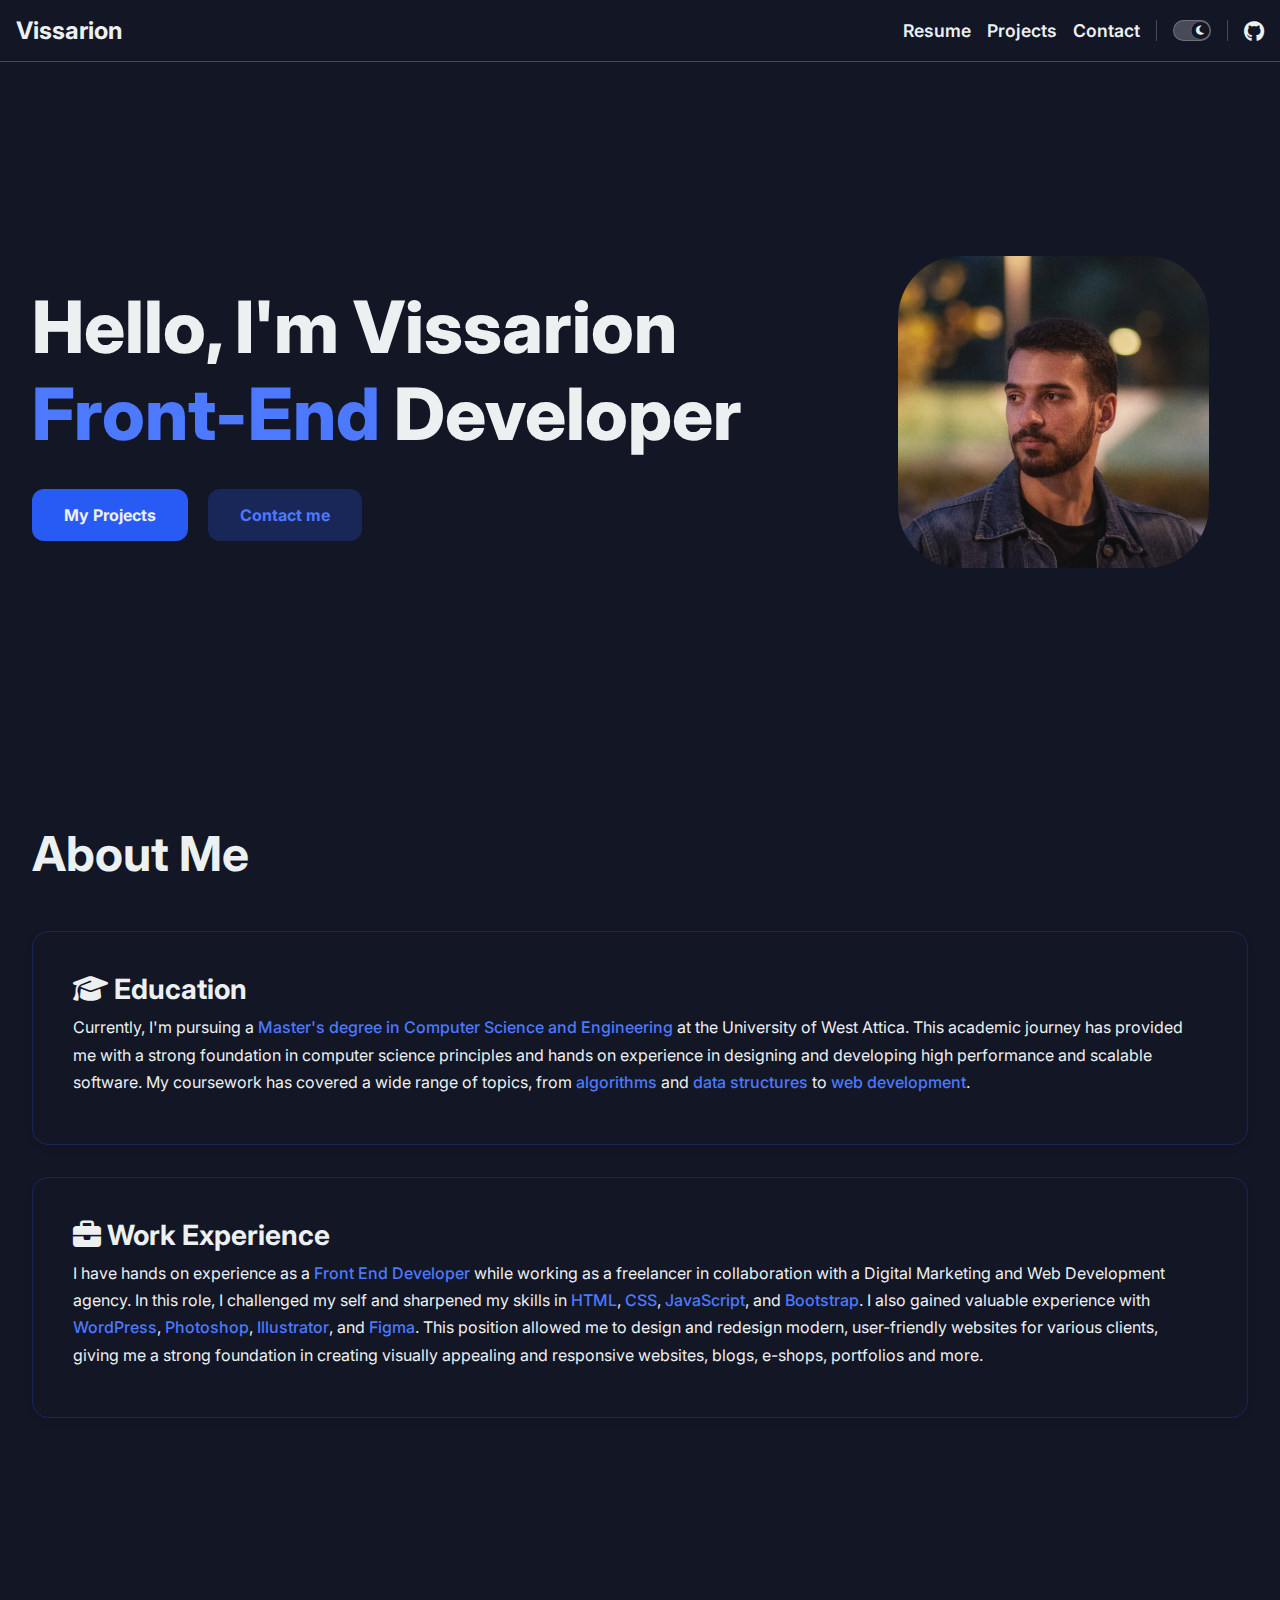
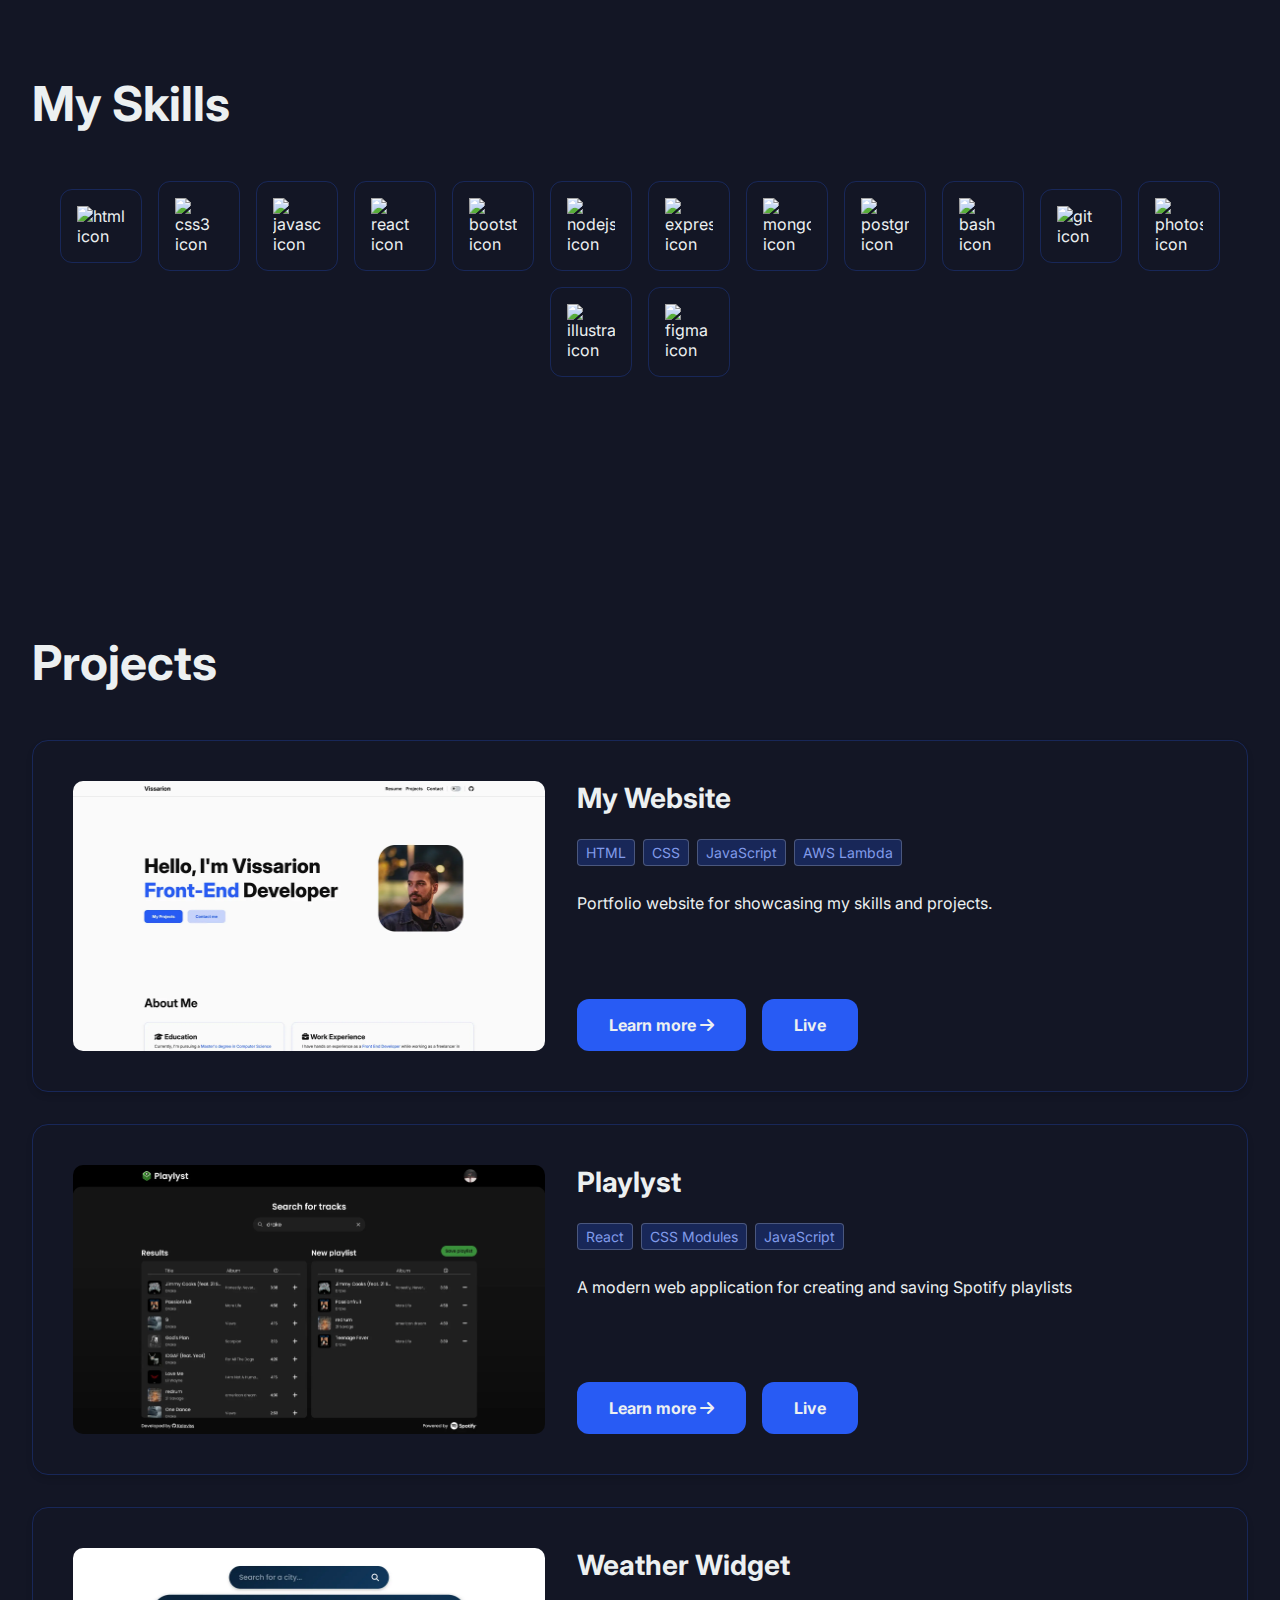
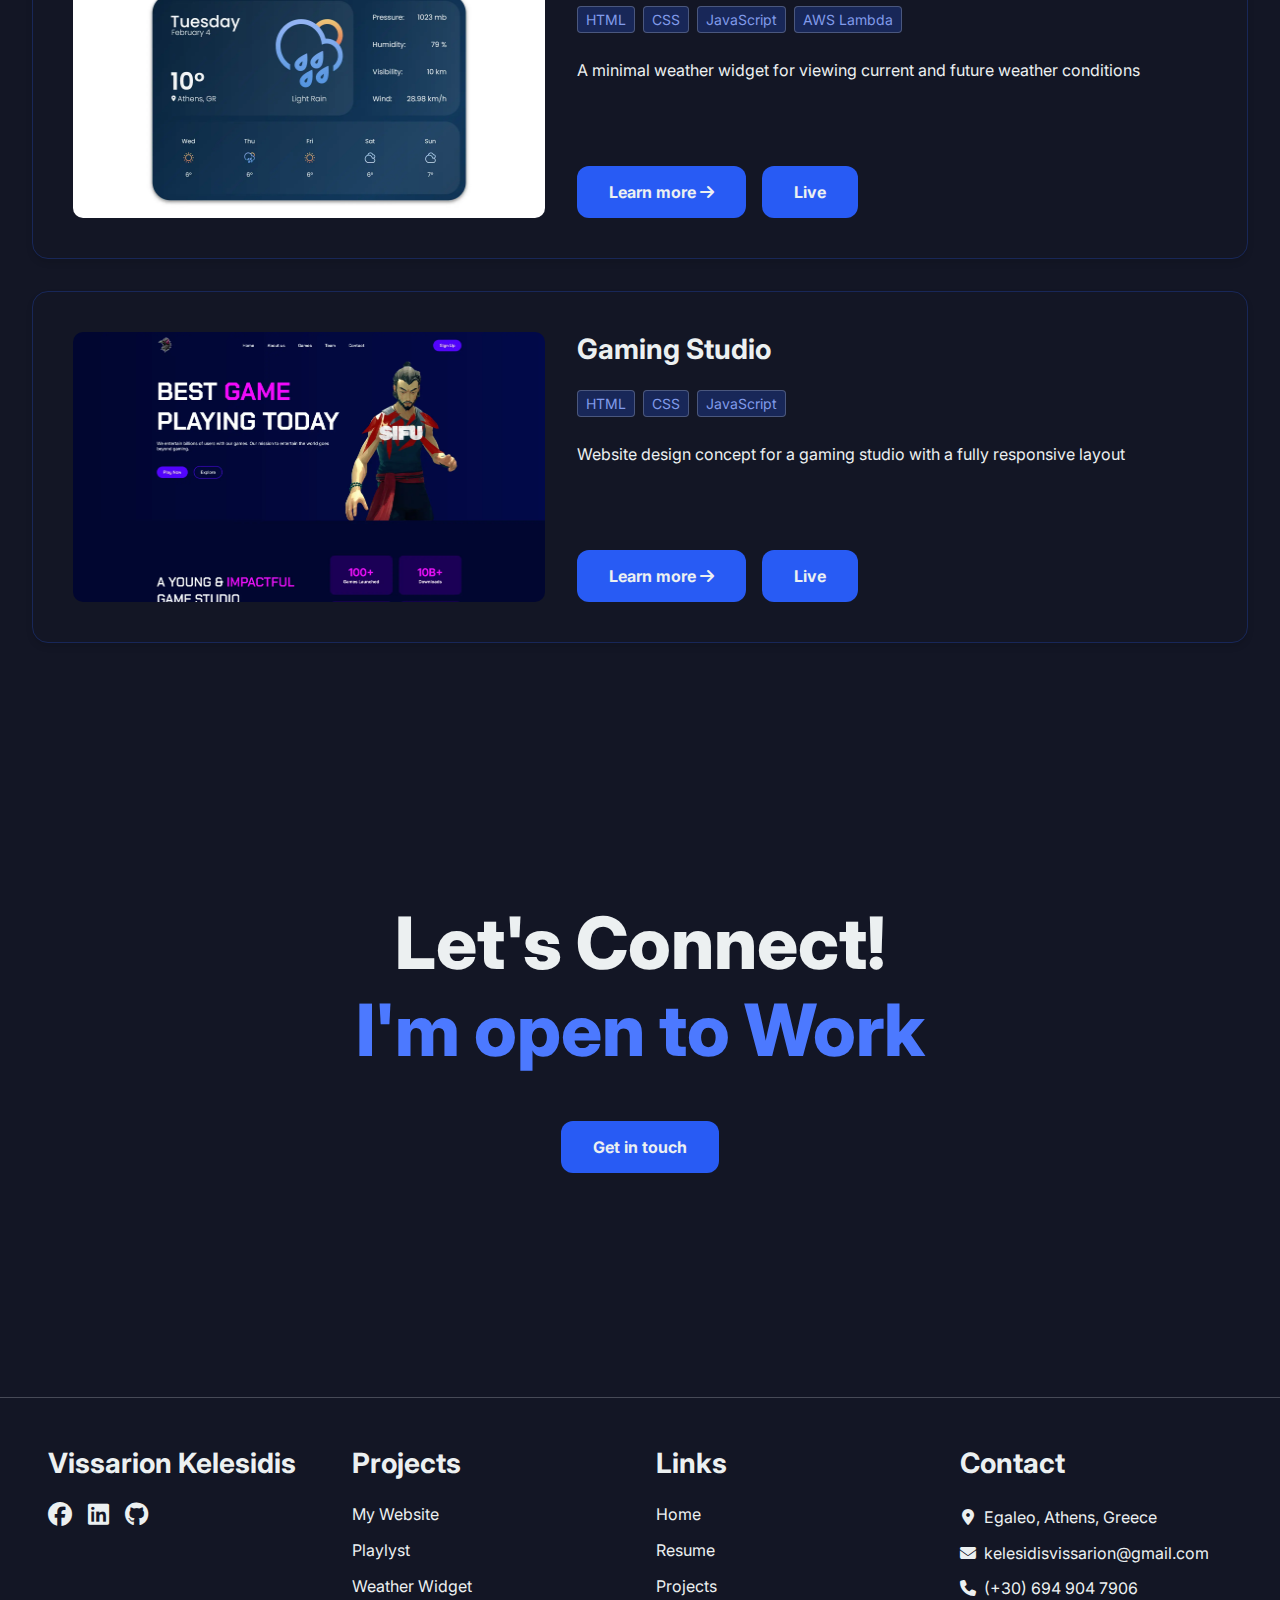
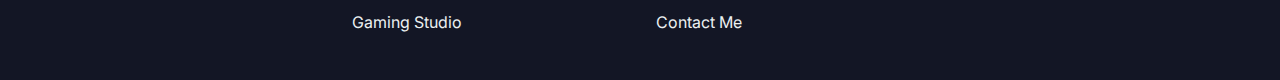
==== commit 52694b80: "Remove deprecated image assets and update project image paths to use WebP format for improved perfor" ====
--- a/index.html
+++ b/index.html
@@ -130,7 +130,7 @@
         </div>
       </div>
       <div id="profile-img" class="flex-center">
-        <img src="./assets/profile-picture.jpeg" alt="Vissarion Kelesidis Profile Photo">
+        <img src="./assets/profile-picture.webp" alt="Vissarion Kelesidis Profile Photo">
       </div>
     </section>
 
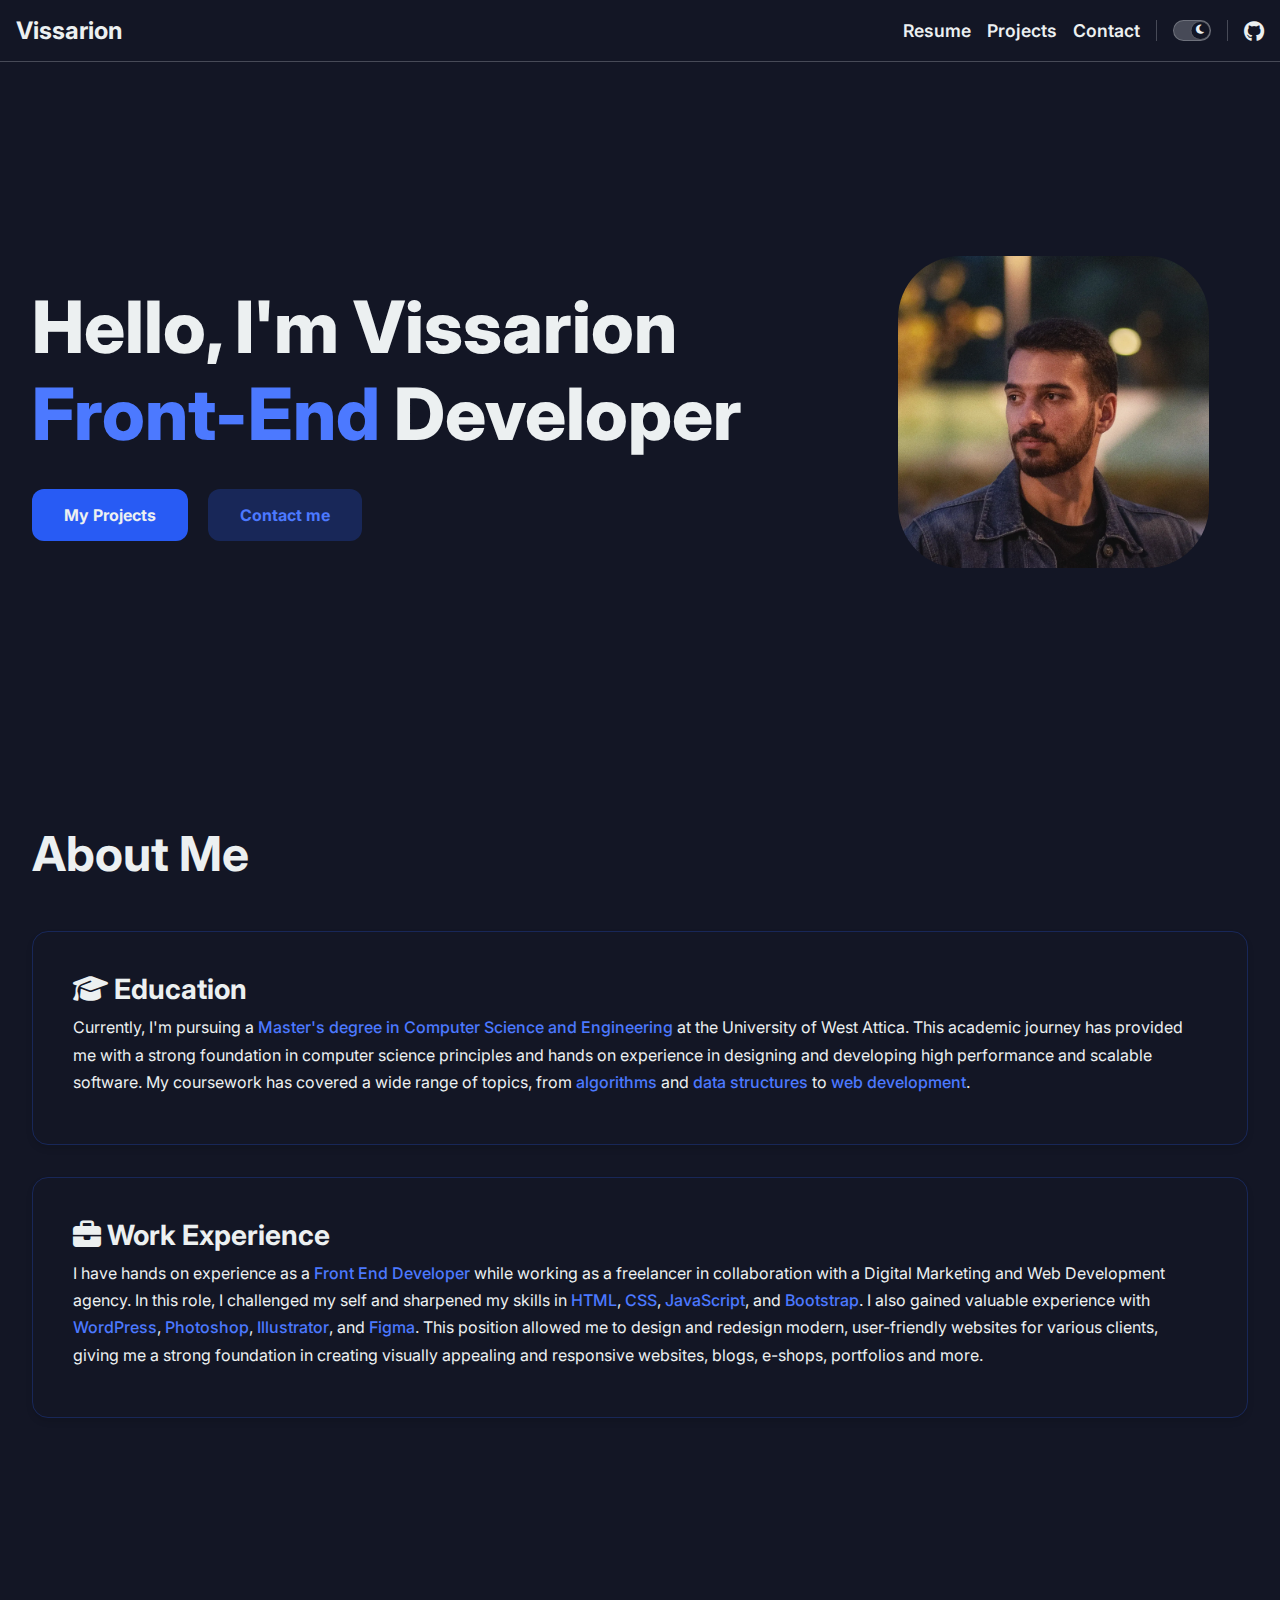
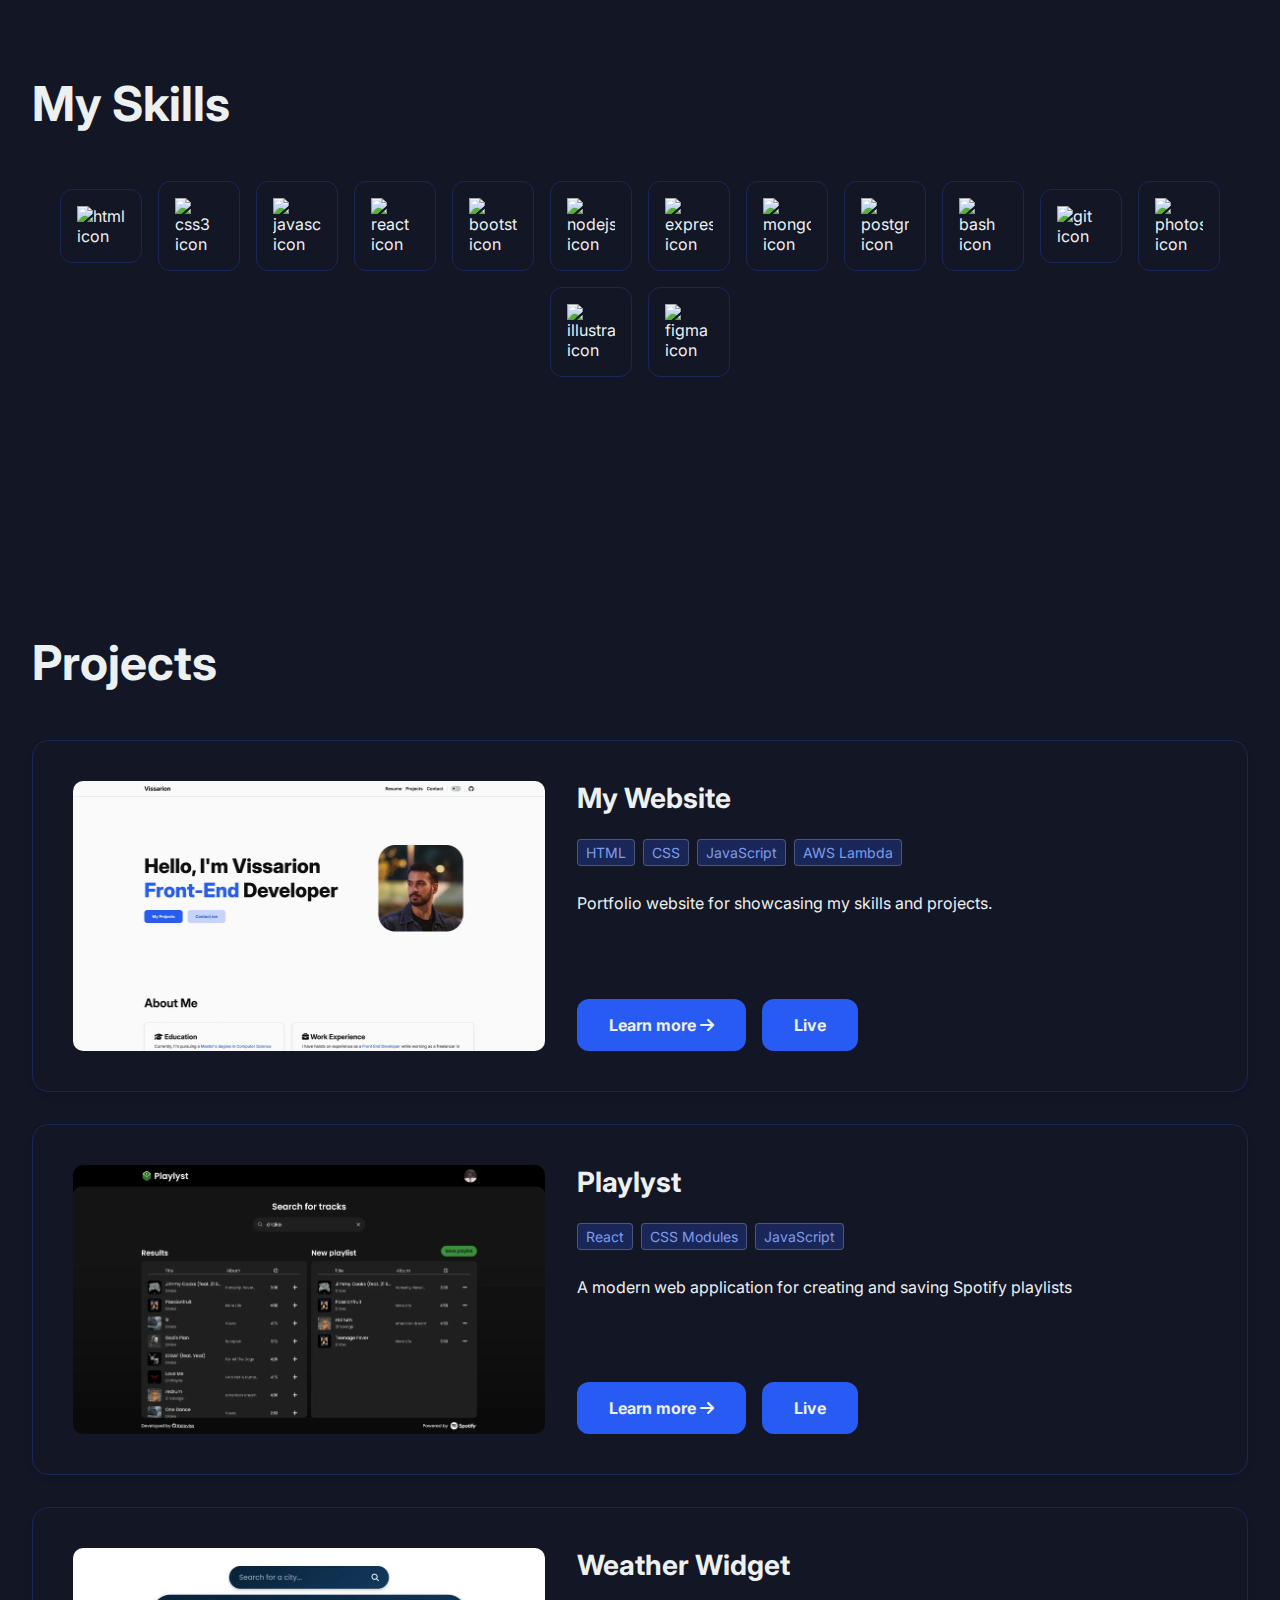
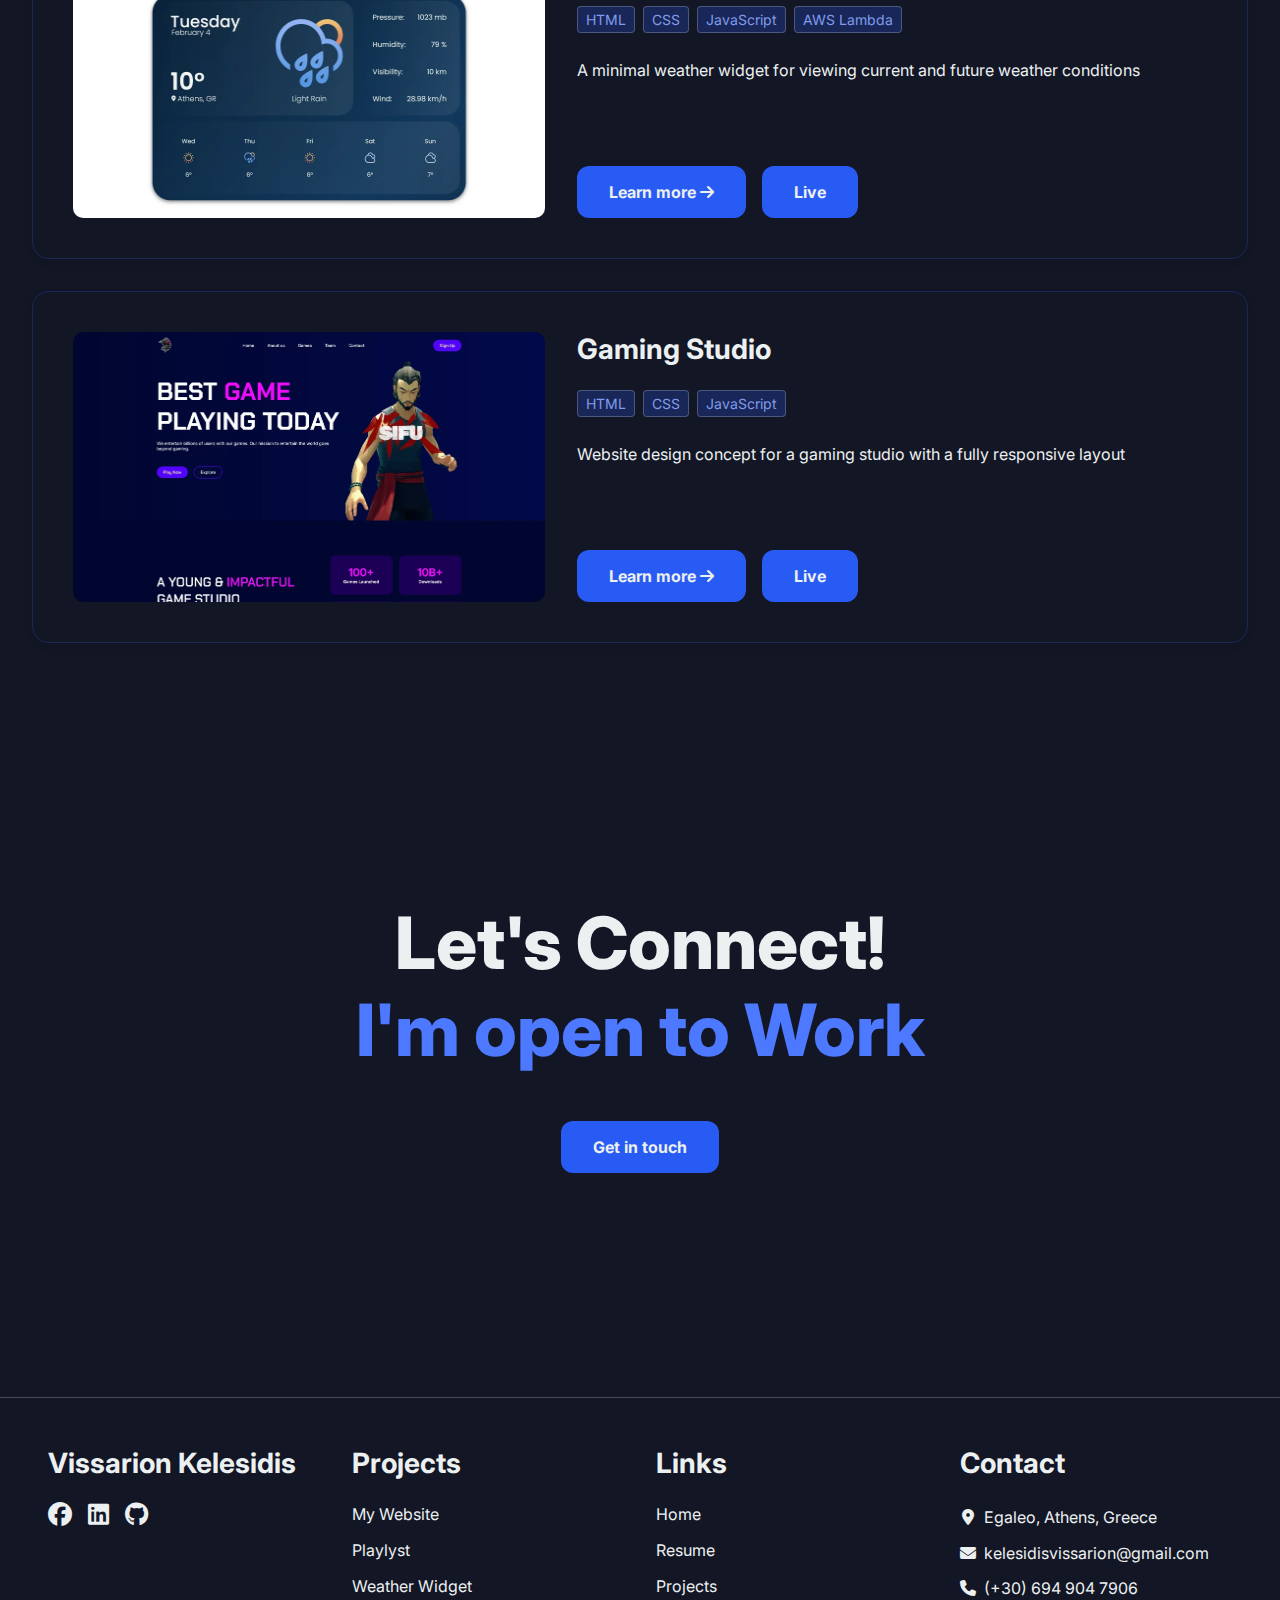
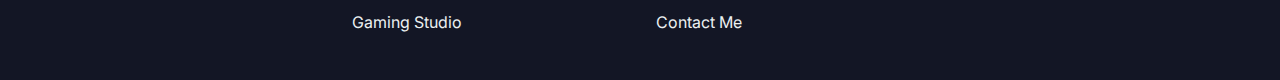
==== commit be528403: "Update image assets to WebP format and preload CSS for improved performance" ====
--- a/index.html
+++ b/index.html
@@ -18,8 +18,8 @@
   <script src="./js/projects.js" defer></script>
 
   <!-- Styles -->
-  <link rel="stylesheet" href="../css/all.min.css">
   <link rel="stylesheet" href="../css/styles.css">
+  <link rel="preload" href="../css/all.min.css" as="style" onload="this.onload=null;this.rel='stylesheet'">
 
   <!-- Dev Icons -->
   <link rel="preload" href="https://cdn.jsdelivr.net/gh/devicons/devicon@latest/devicon.min.css" as="style"
@@ -130,7 +130,7 @@
         </div>
       </div>
       <div id="profile-img" class="flex-center">
-        <img src="./assets/profile-picture.webp" alt="Vissarion Kelesidis Profile Photo">
+        <img fetchpriority="high" src="./assets/profile-picture.webp" alt="Vissarion Kelesidis Profile Photo">
       </div>
     </section>
 
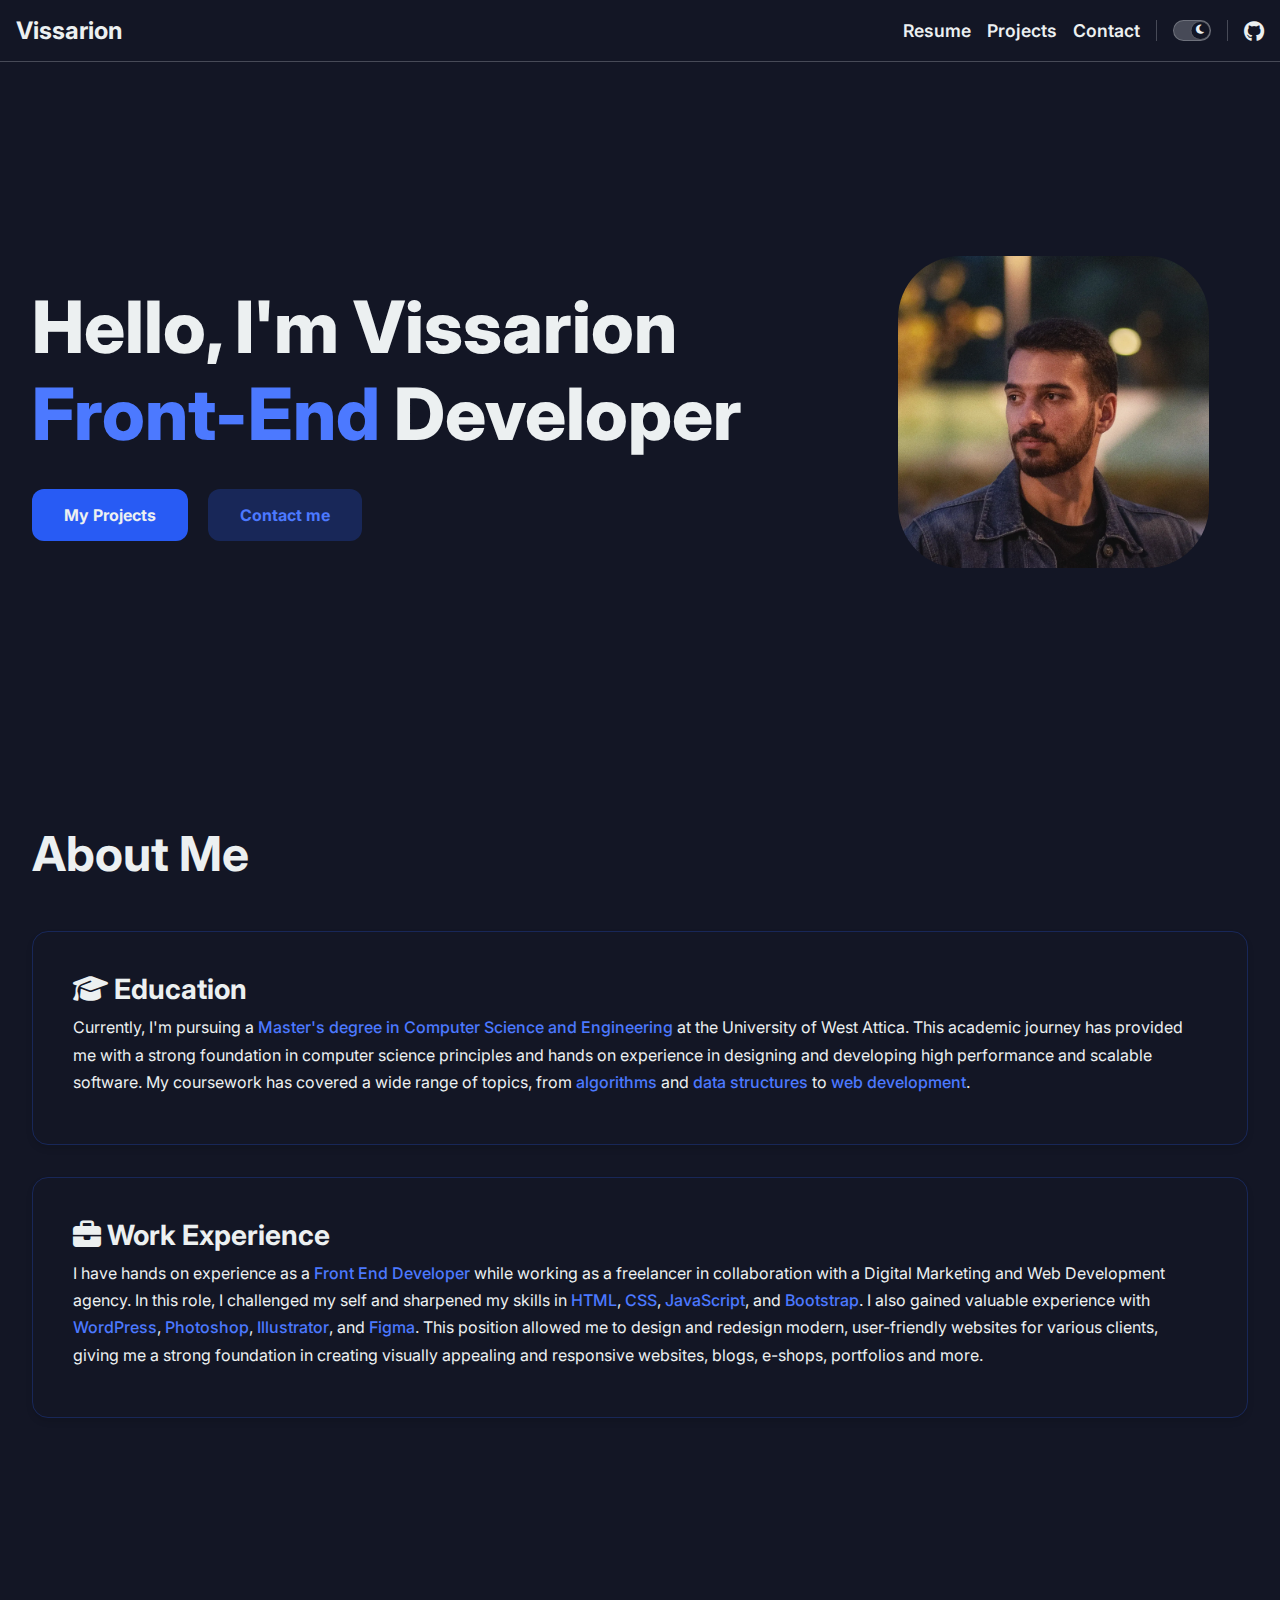
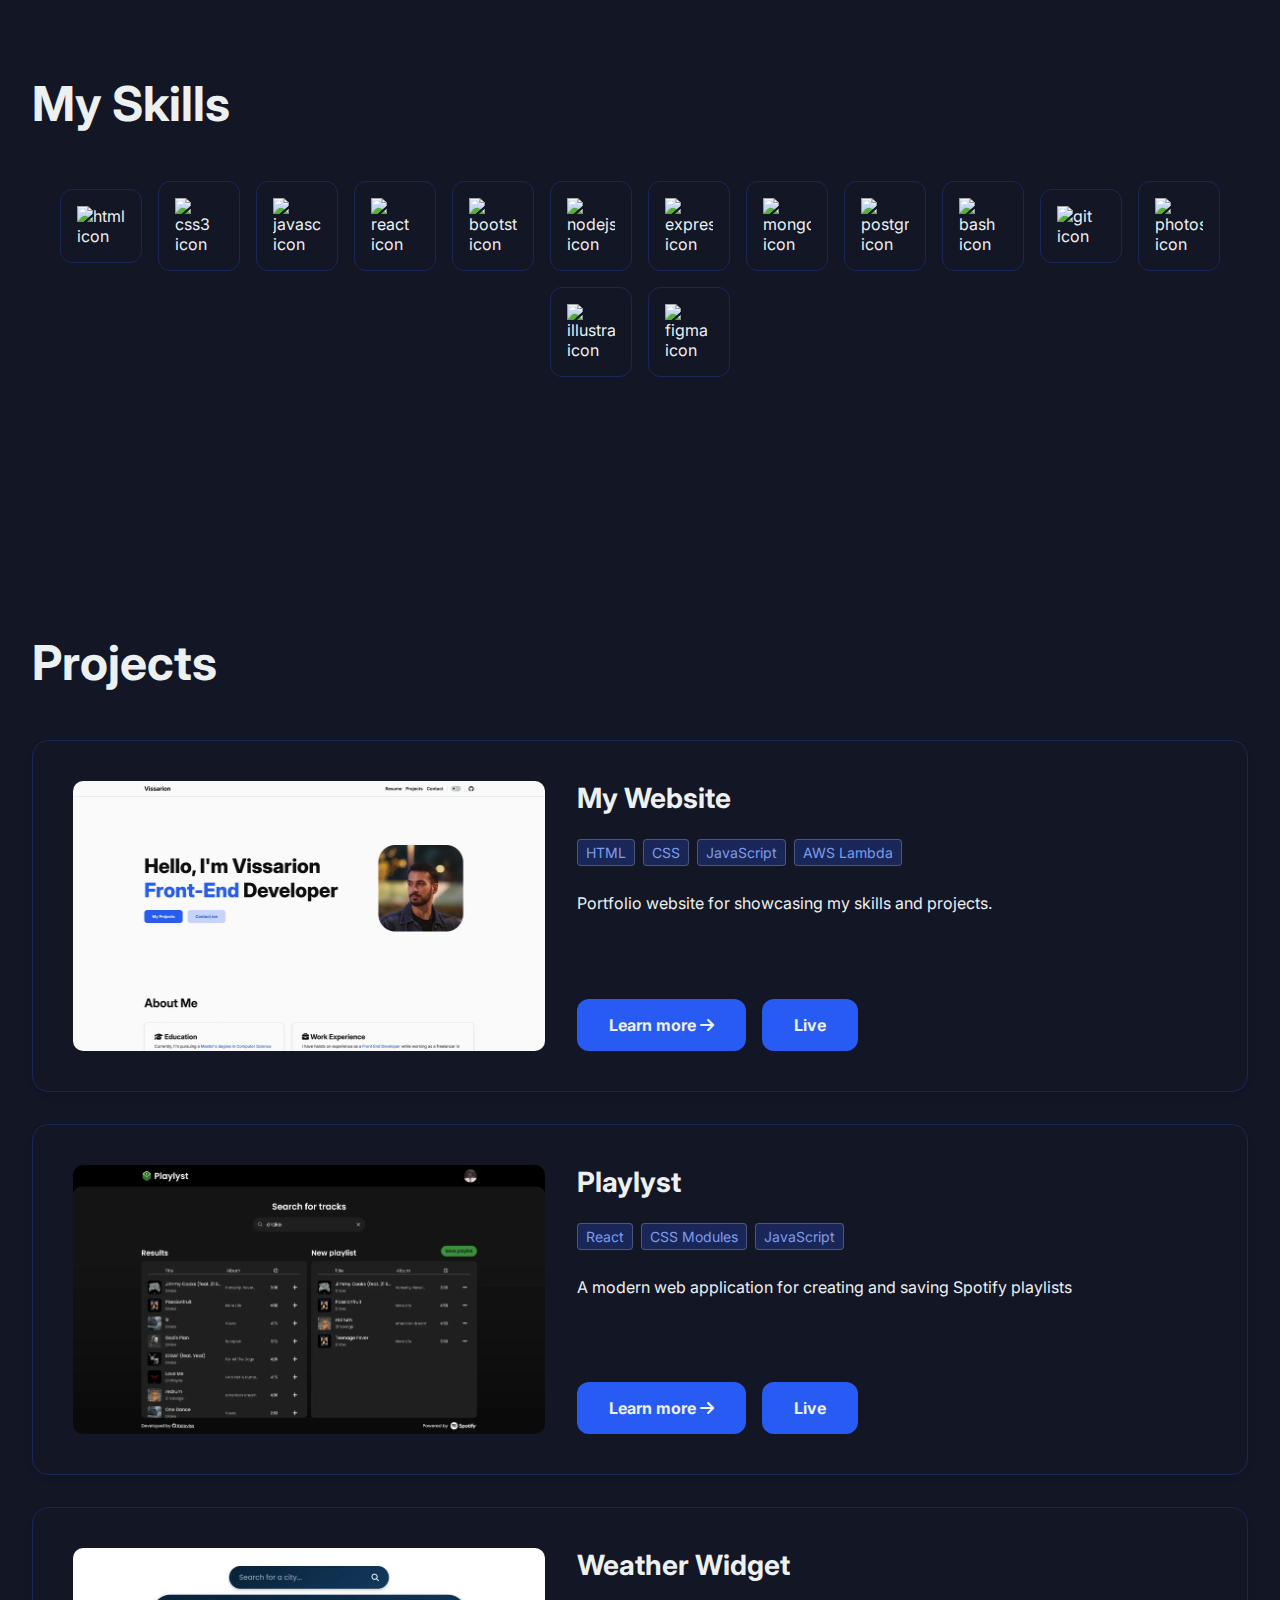
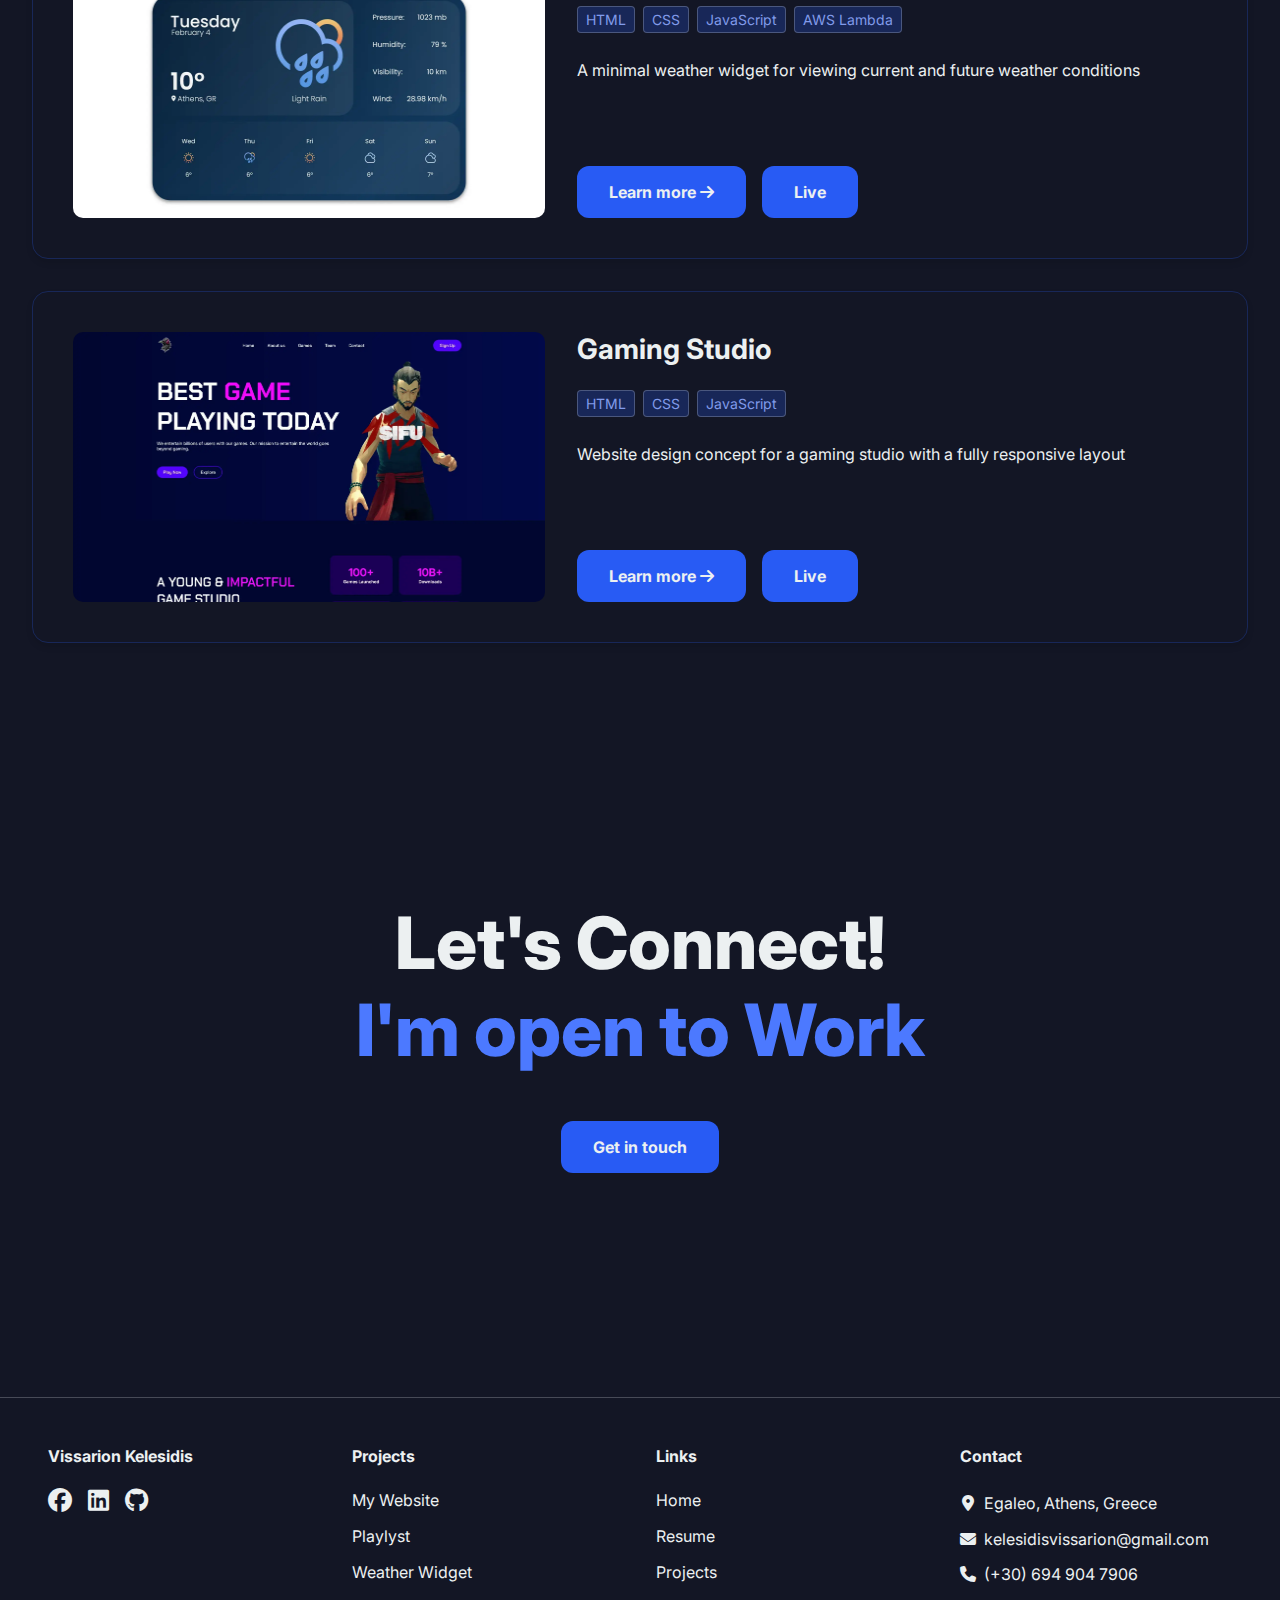
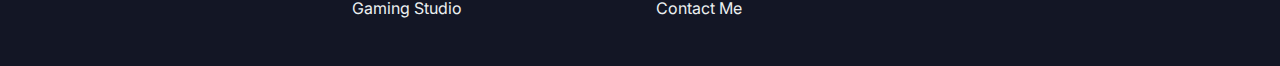
==== commit e8a2f66a: "Update footer headings to use h4 tags and add meta description for improved SEO" ====
--- a/index.html
+++ b/index.html
@@ -8,6 +8,7 @@
 
   <meta property="og:title" content="Vissarion Kelesidis">
   <meta property="og:description" content="Full Stack Web Developer">
+  <meta name="description" content="Full Stack Web Developer specializing in modern web technologies, building responsive and high-performance applications.">
   <meta property="og:image" content="./assets/reebok.jpg">
   <meta property="og:url" content="https://www.vissarion-kelesidis.me/">
   <meta property="og:type" content="website">
@@ -271,7 +272,7 @@
 
       <div id="socials" class="footer-col">
         <a id="home-page" href="">
-          <h3>Vissarion Kelesidis</h3>
+          <h4>Vissarion Kelesidis</h4>
         </a>
         <ul id="social-links">
           <li>
@@ -294,7 +295,7 @@
       </div>
 
       <div id="project-links" class="footer-col">
-        <h3>Projects</h3>
+        <h4>Projects</h4>
         <ul>
           <li><a href="./html/projects.html#mywebsite">My Website</a></li>
           <li><a href="./html/projects.html#playlyst">Playlyst</a></li>
@@ -304,7 +305,7 @@
       </div>
 
       <div id="footer-links" class="footer-col">
-        <h3>Links</h3>
+        <h4>Links</h4>
         <ul>
           <li><a href="#">Home</a></li>
           <li><a href="./html/resume.html">Resume</a></li>
@@ -314,7 +315,7 @@
       </div>
 
       <div id="contact-info" class="footer-col">
-        <h3>Contact</h3>
+        <h4>Contact</h4>
         <div class="details">
           <i class="fa-solid fa-location-dot"></i>
           <p>Egaleo, Athens, Greece</p>
--- a/css/styles.css
+++ b/css/styles.css
@@ -68,34 +68,25 @@
   padding: 2rem;
 }
 
-h1,
-h2,
-h3,
-p,
-span,
-b {
+/* Typography */
+h1, h2, h3, p, span, b {
   transition: color 0.3s linear;
-}
-
-h1,
-h2 {
-  margin: 0;
 }
 
 h1 {
   font-size: 5rem;
   font-weight: 800;
-}
-
-#resume-page h1,
-#projects-page h1,
-#contact-page h1 {
+  margin: 0;
+}
+
+#resume-page h1, #projects-page h1, #contact-page h1 {
   font-size: 4rem;
 }
 
 h2 {
   font-size: 3rem;
   padding-bottom: 3rem;
+  margin: 0;
 }
 
 h3 {
@@ -128,6 +119,7 @@
   color: var(--color-link-hover);
 }
 
+/* Layout Classes */
 .container-full {
   display: flex;
   flex-direction: column;
@@ -167,10 +159,6 @@
   transition: background-color 0.2s;
 }
 
-[data-theme='dark'] .btn {
-  color: var(--color-text);
-}
-
 .btn:hover {
   background-color: var(--color-btn-primary-hover);
 }
@@ -183,6 +171,7 @@
   color: var(--color-background);
 }
 
+[data-theme='dark'] .btn,
 [data-theme='dark'] a.btn {
   color: var(--color-text);
 }
@@ -192,9 +181,7 @@
   border-radius: 1rem;
   padding: 2.5rem;
   box-shadow: 0 4px 6px rgba(0, 0, 0, 0.1);
-  transition: box-shadow 0.3s ease,
-    background-color 0.5s ease,
-    border 0.5s ease;
+  transition: box-shadow 0.3s ease, background-color 0.5s ease, border 0.5s ease;
 }
 
 .card-item:hover {
@@ -226,7 +213,6 @@
   padding: 1rem 0;
   border-bottom: 1px solid var(--color-border);
   background-color: var(--color-background);
-  /* background-color: rgba(0, 0, 0, 0.315); */
   backdrop-filter: blur(10px);
   transition: background-color 0.3s ease, border-bottom 0.2s ease;
 }
@@ -336,7 +322,6 @@
 }
 
 .mobile-nav-menu:hover {
-  /* background-color: var(--color-card-bg); */
   cursor: pointer;
 }
 
@@ -387,8 +372,6 @@
   transition: background-color .3s;
 }
 
-
-
 /* Hero Section Styles */
 #hero {
   gap: 3rem;
@@ -568,14 +551,13 @@
   display: inline-block;
 }
 
-#socials h3 {
+#socials h4 {
   display: inline-block;
 }
 
 #socials ul {
   flex-direction: row;
 }
-
 
 /* Contact Page Styles */
 #contact-page {
@@ -1008,6 +990,10 @@
   footer {
     font-size: small;
   }
+
+  h4 {
+    font-size: large;
+  }
 }
 
 @media only screen and (max-width: 450px) {
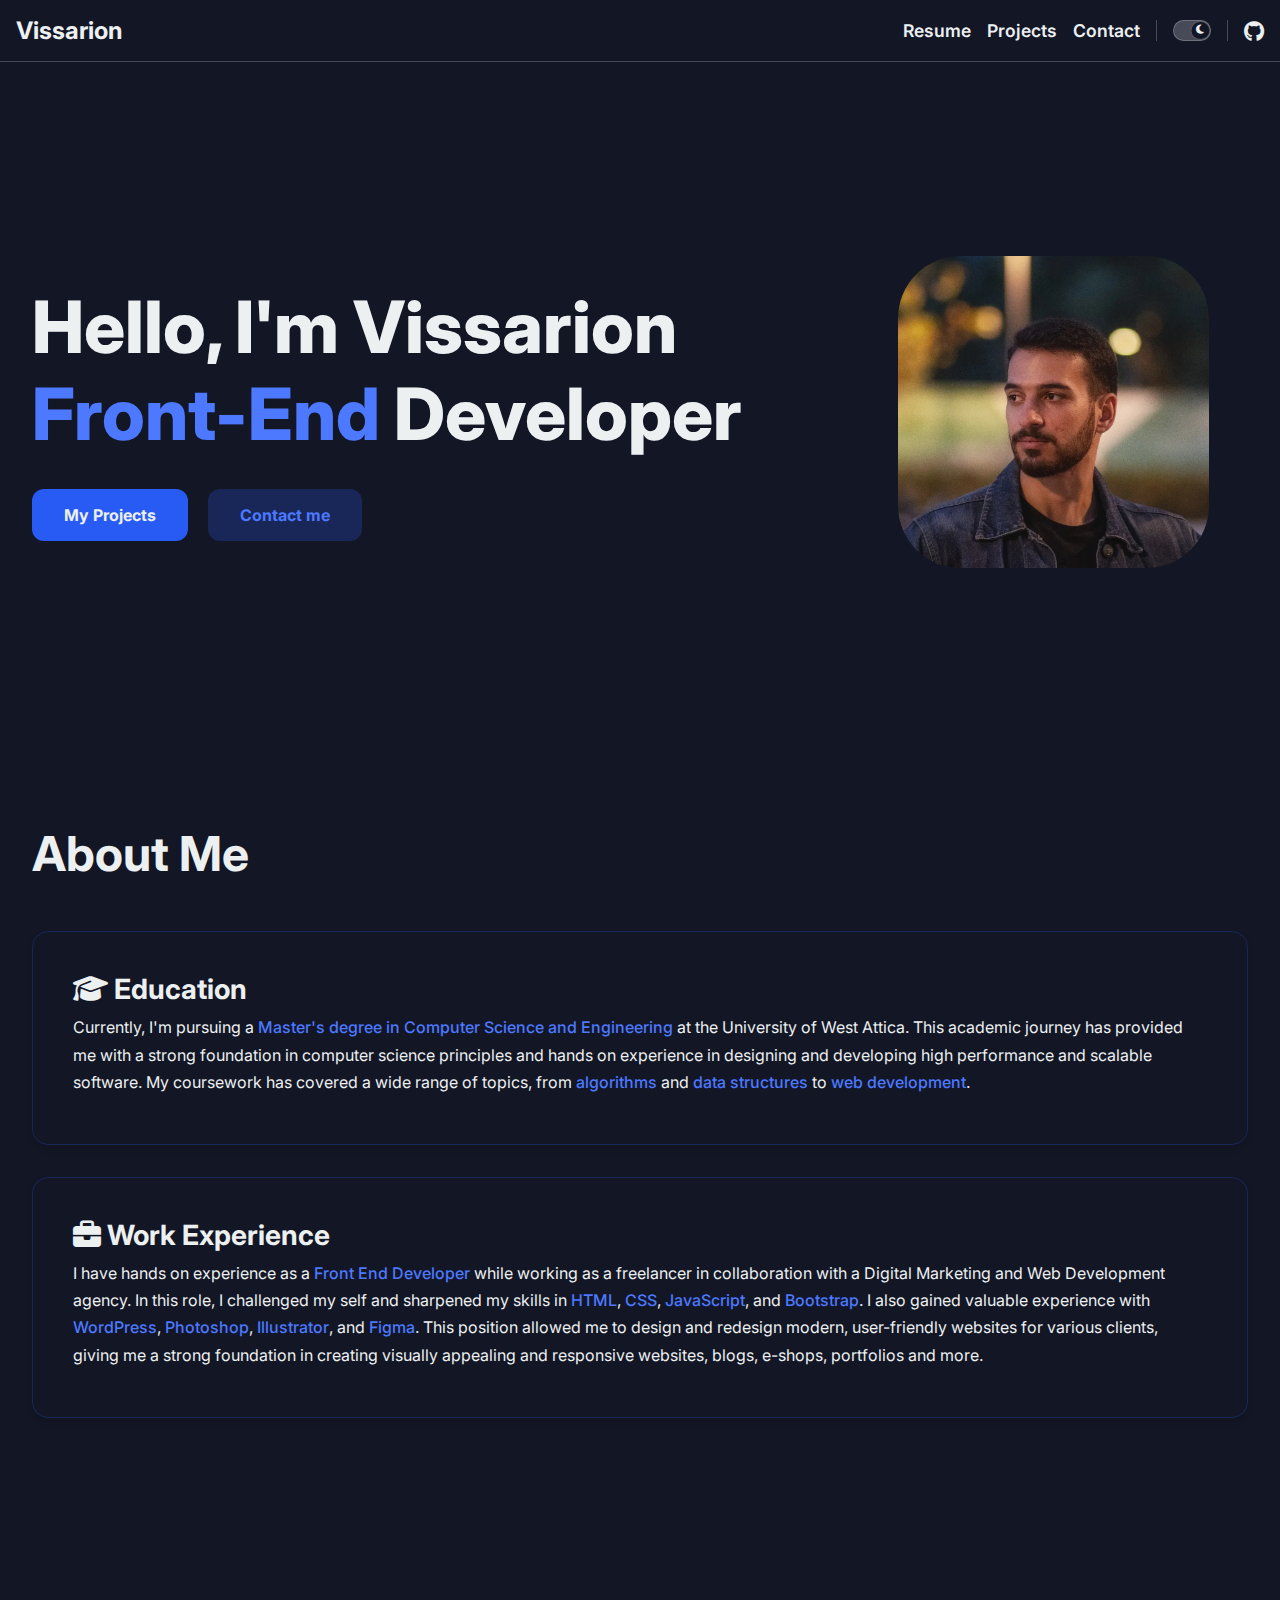
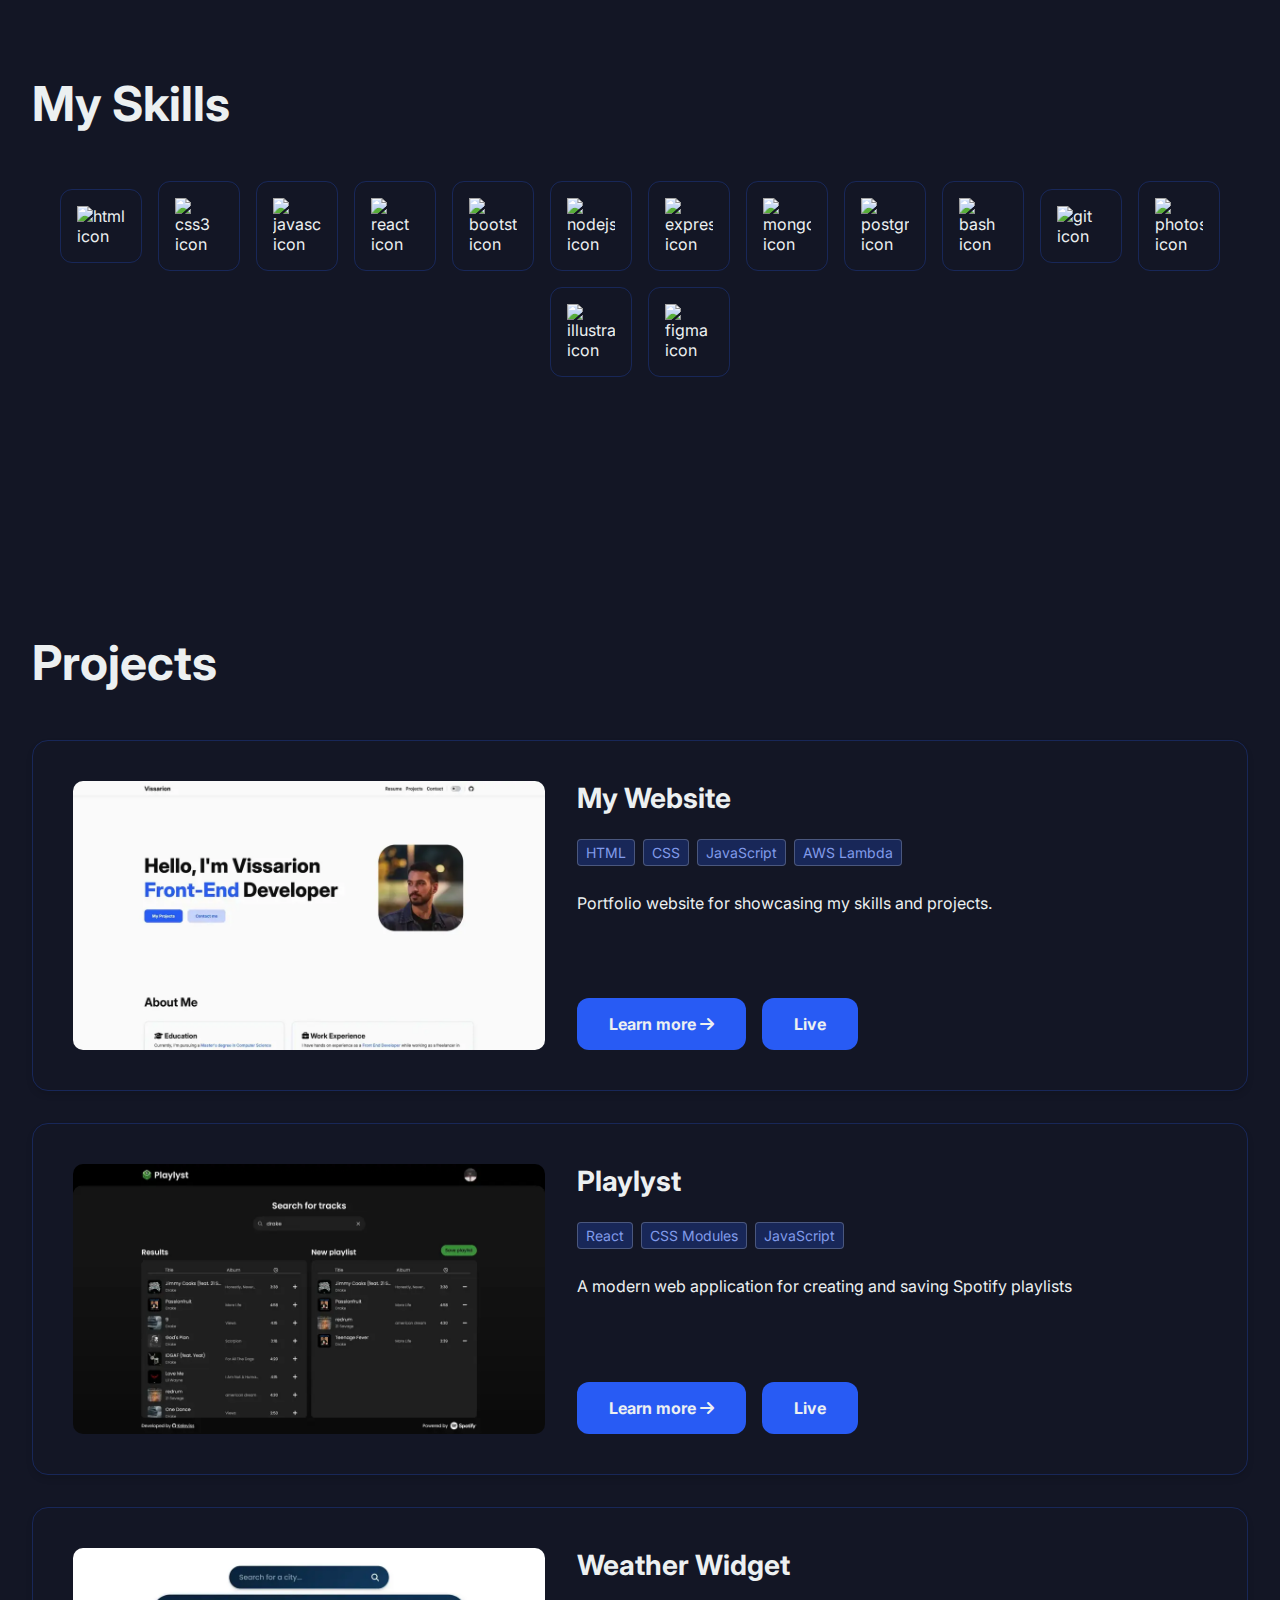
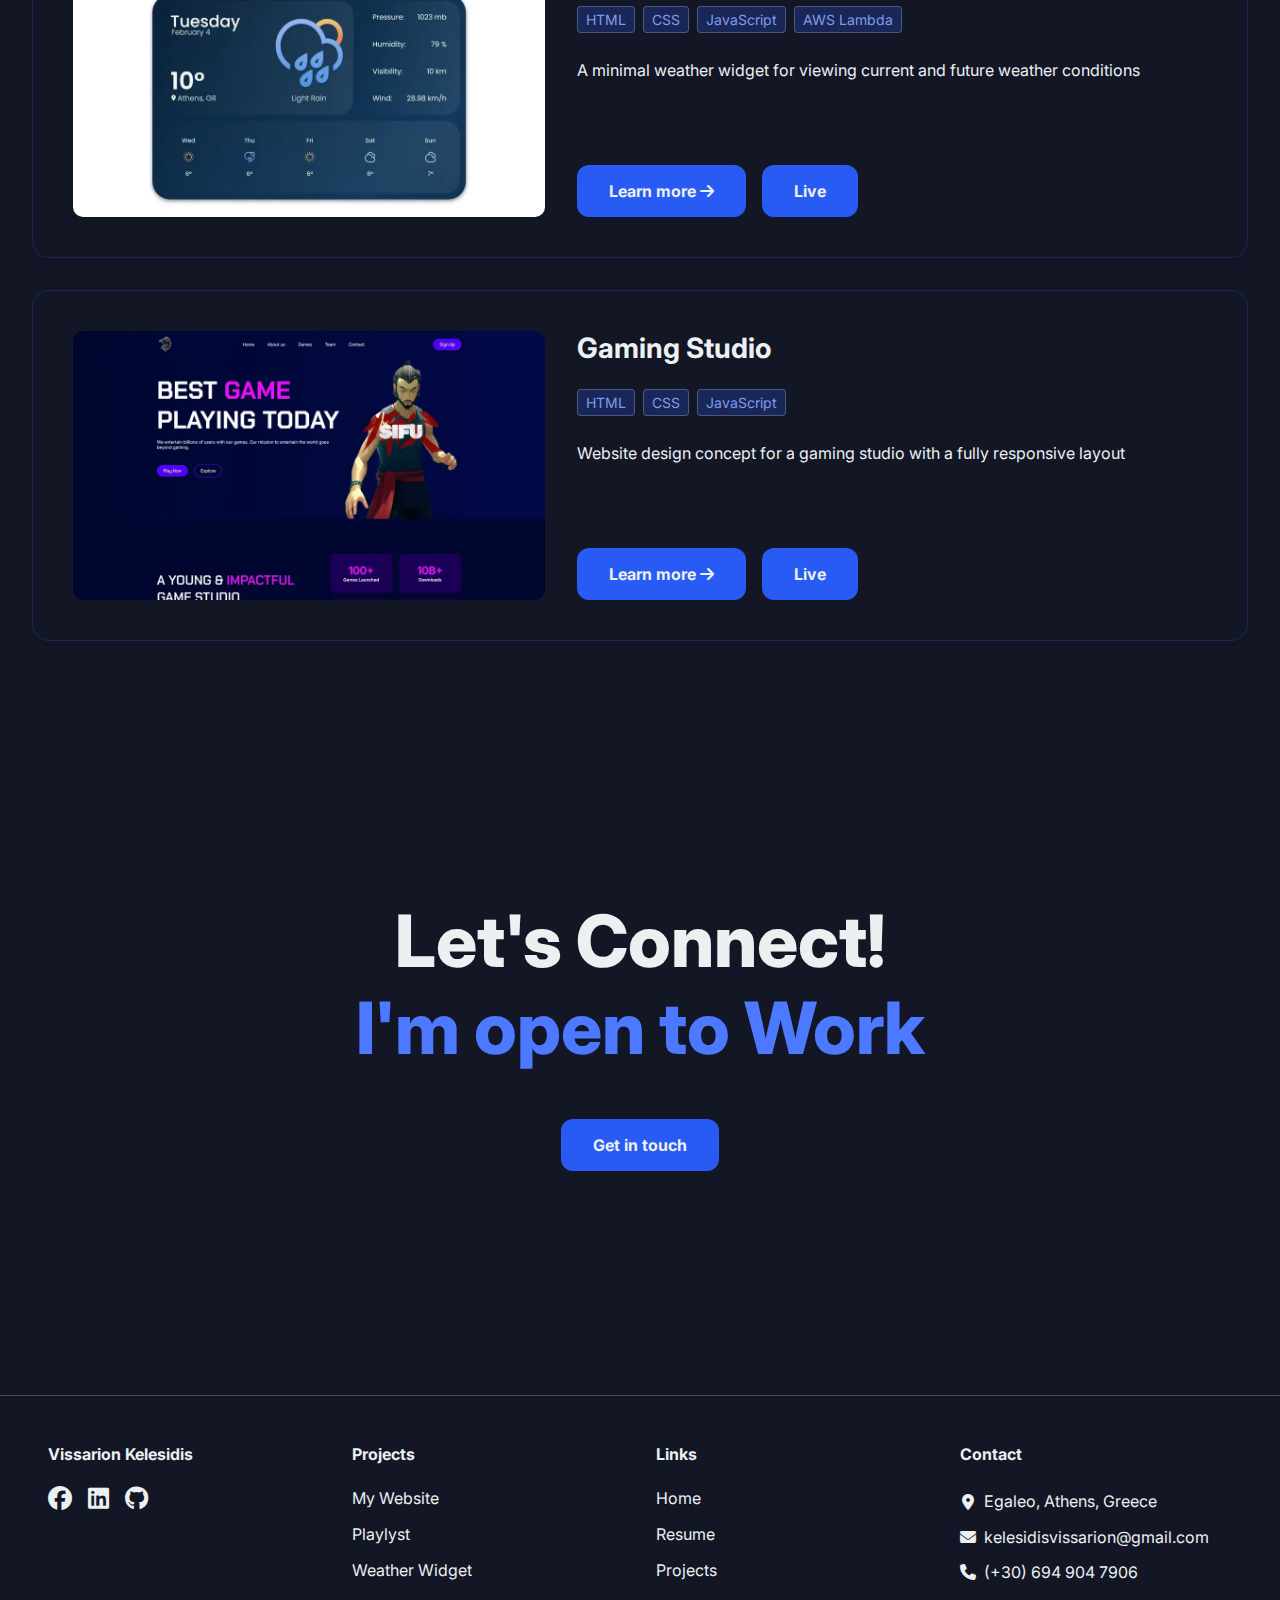
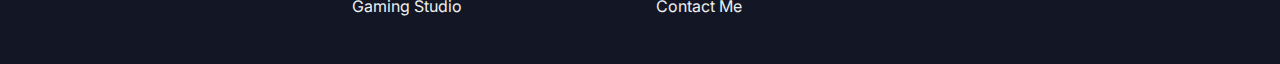
==== commit 2c0f52e1: "Update image assets and preload profile picture for improved performance" ====
--- a/index.html
+++ b/index.html
@@ -23,11 +23,12 @@
   <link rel="preload" href="../css/all.min.css" as="style" onload="this.onload=null;this.rel='stylesheet'">
 
   <!-- Dev Icons -->
-  <link rel="preload" href="https://cdn.jsdelivr.net/gh/devicons/devicon@latest/devicon.min.css" as="style"
-    onload="this.onload=null;this.rel='stylesheet'">
+  <link rel="preload" href="https://cdn.jsdelivr.net/gh/devicons/devicon@latest/devicon.min.css" as="style" onload="this.onload=null;this.rel='stylesheet'">
   <noscript>
     <link rel="stylesheet" href="https://cdn.jsdelivr.net/gh/devicons/devicon@latest/devicon.min.css">
   </noscript>
+
+  <link rel="preload" href="./assets/profile-picture.webp" as="image">
 
   <script>
     // Prevent FOUC (Flash of Unstyled Content) with theme
--- a/css/styles.css
+++ b/css/styles.css
@@ -40,14 +40,14 @@
   --color-tag-text: #819bea;
 }
 
-[data-loading-theme='true'] nav .container-fixed,
+/* [data-loading-theme='true'] nav .container-fixed,
 [data-loading-theme='true'] .card-item,
 [data-loading-theme='true'] #offcanvas-menu,
 [data-loading-theme='true'] .checkball,
 [data-loading-theme='true'] .fa-sun,
 [data-loading-theme='true'] .fa-moon {
   transition: none !important;
-}
+} */
 
 /* Reset & Base Styles */
 * {
